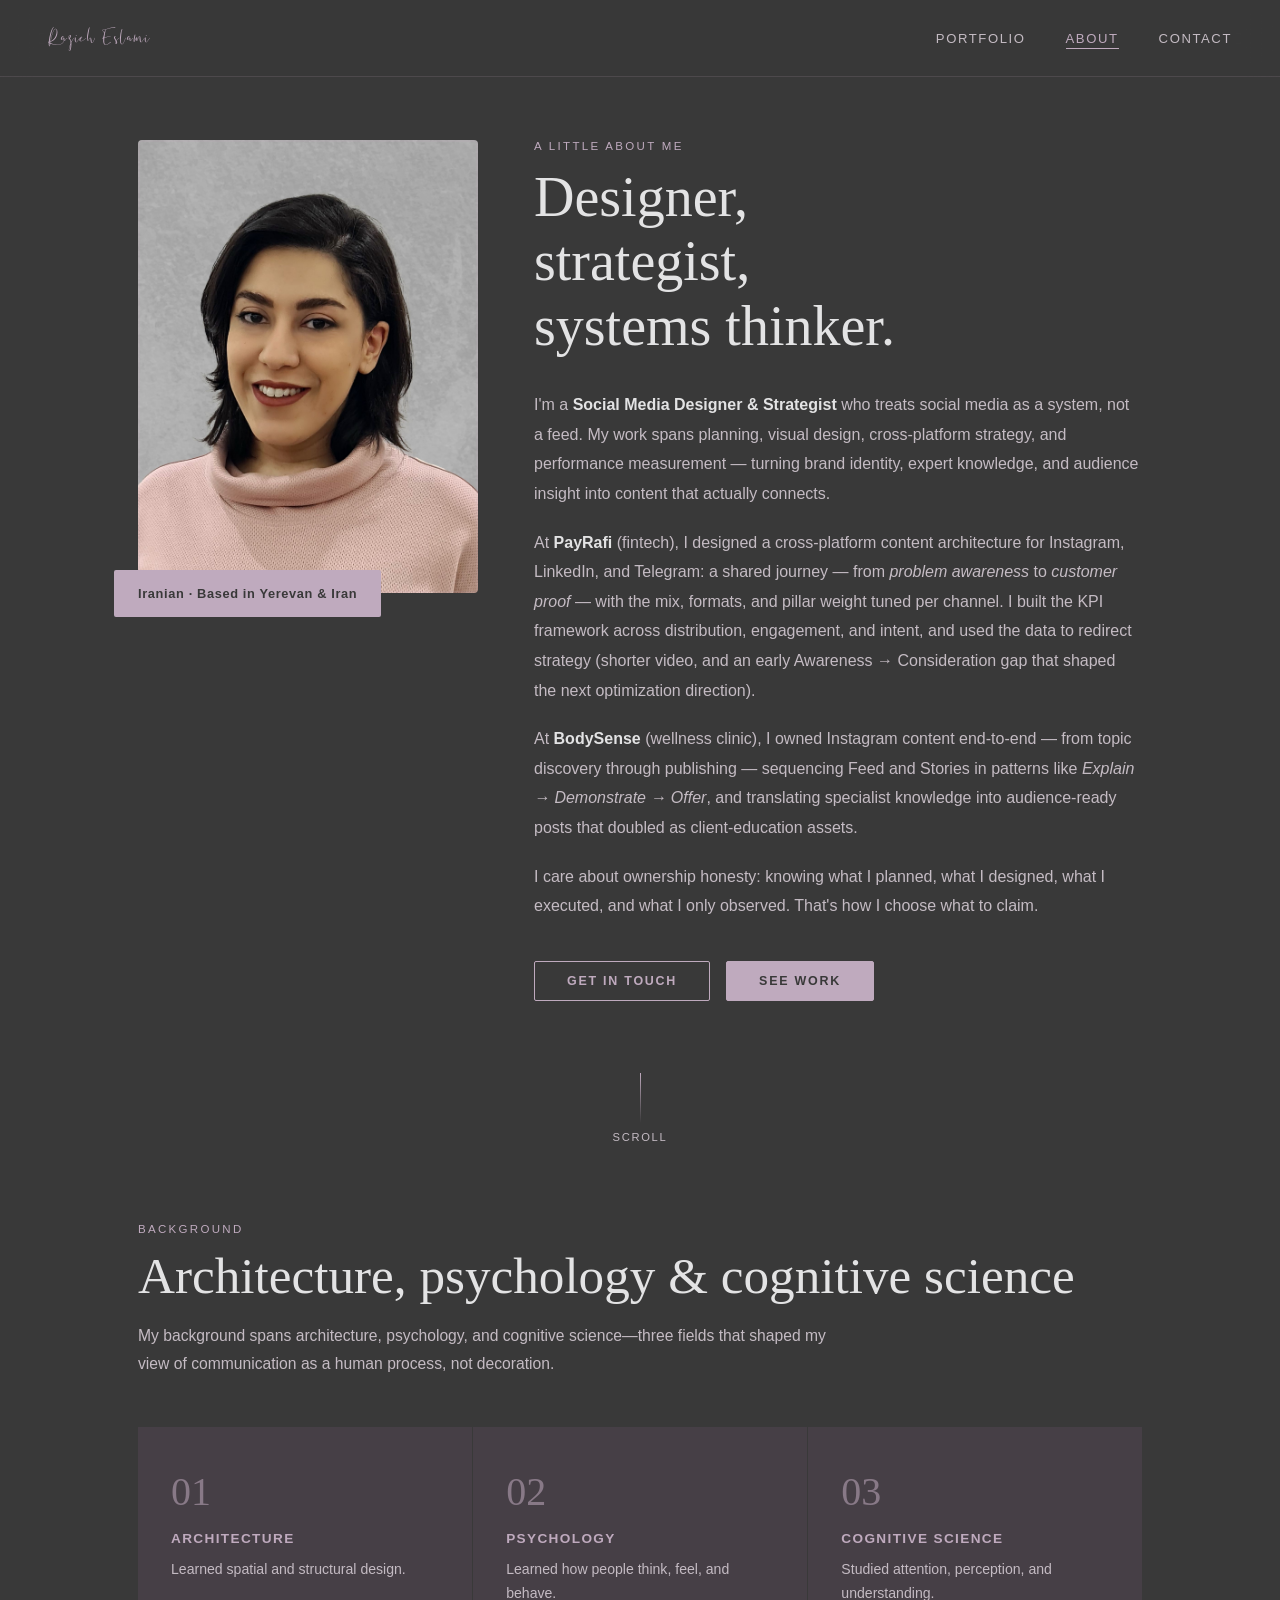
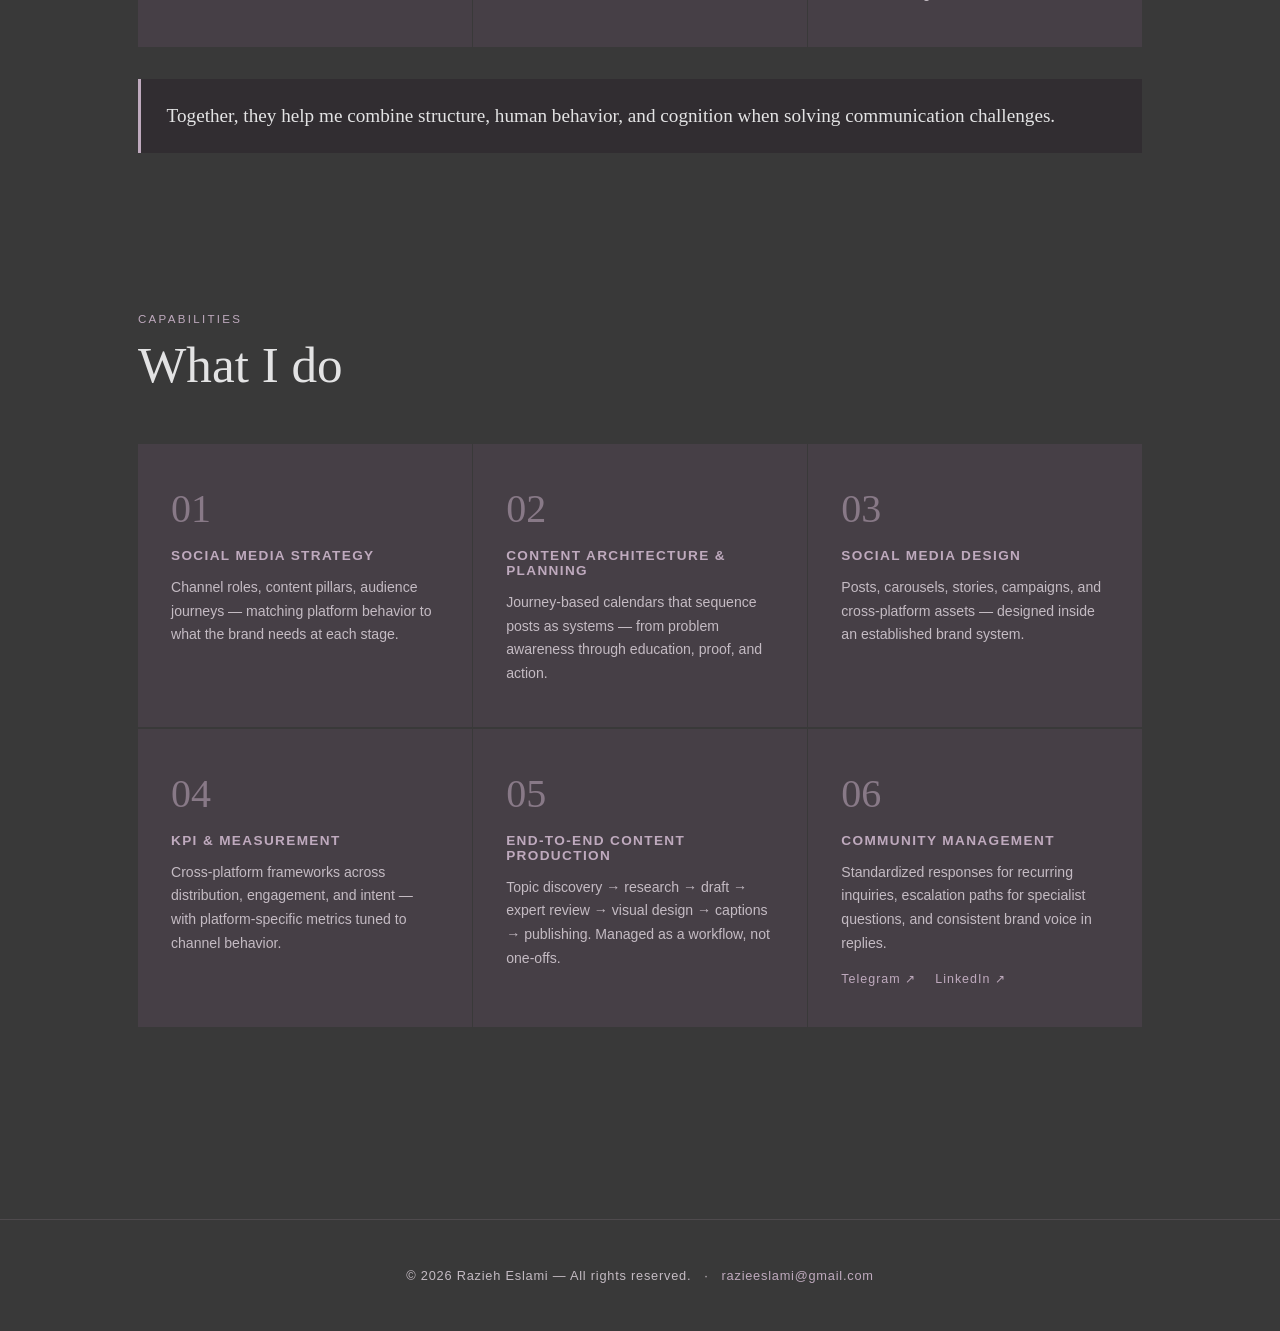
==== about.html @ fc7ddb68 "Publish portfolio site Co-Authored-By: Claude Opus 5.5 <noreply@anthropic.com> Claude-Session: https" ====
<!DOCTYPE html>
<html lang="en">
<head>
<meta charset="UTF-8">
<meta name="viewport" content="width=device-width,initial-scale=1">
<title>About | Razieh Eslami</title>
<meta name="description" content="Social Media Designer & Strategist based between Yerevan and Iran — content systems, cross-platform planning, and performance-informed design.">
<link rel="icon" type="image/svg+xml" href="assets/favicon.svg">
<style>
@font-face {
  font-family: 'SoulMotion';
  src: url('./assets/SoulMotion.otf') format('opentype');
}
@import url('https://fonts.googleapis.com/css2?family=Cardo:ital,wght@0,400;0,700;1,400&family=Hanken+Grotesk:wght@300;400;500;600;700&display=swap');
:root {
  --bg:#393939; --bg2:#312d31; --surface:#463f46;
  --teal:#bfaabe; --teal2:#9d7f9b;
  --text:#e3e3e4; --text-muted:#c4bbc3;
  --border:rgba(191,170,190,0.15);
  --font-sans:'Hanken Grotesk','Helvetica Neue',sans-serif;
  --font-serif:'Cardo',Georgia,serif;
}
*,*::before,*::after{box-sizing:border-box;margin:0;padding:0}
html{scroll-behavior:smooth}
body{font-family:var(--font-sans);background:var(--bg);color:var(--text);min-height:100vh;overflow-x:hidden}

.page-wrapper{opacity:0;transform:translateY(18px);transition:opacity .55s cubic-bezier(.4,0,.2,1),transform .55s cubic-bezier(.4,0,.2,1)}
.page-wrapper.visible{opacity:1;transform:translateY(0)}
.page-exit{opacity:0!important;transform:translateY(-14px)!important;transition:opacity .3s ease,transform .3s ease!important}

nav{position:fixed;top:0;left:0;right:0;z-index:100;display:flex;align-items:center;justify-content:space-between;padding:1.2rem 3rem;background:rgba(57,57,57,.55);backdrop-filter:blur(18px);-webkit-backdrop-filter:blur(18px);border-bottom:1px solid var(--border);transition:background .3s}
.nav-logo{font-family:'SoulMotion',var(--font-serif);font-size:1.35rem;color:var(--teal);letter-spacing:.04em;text-decoration:none;transition:opacity .2s;display:flex;align-items:center}
.nav-logo:hover{opacity:.75}
.nav-links{display:flex;gap:2.5rem;list-style:none}
.nav-links a{font-family:var(--font-sans);font-size:.82rem;font-weight:500;letter-spacing:.12em;text-transform:uppercase;color:var(--text-muted);text-decoration:none;transition:color .25s;position:relative}
.nav-links a::after{content:'';position:absolute;bottom:-3px;left:0;right:100%;height:1px;background:var(--teal);transition:right .3s cubic-bezier(.4,0,.2,1)}
.nav-links a:hover,.nav-links a.active{color:var(--teal)}
.nav-links a:hover::after,.nav-links a.active::after{right:0}
.hamburger{display:none;flex-direction:column;gap:5px;cursor:pointer;padding:4px}
.hamburger span{display:block;width:24px;height:2px;background:var(--text-muted);transition:all .3s}
.mobile-menu{display:none;flex-direction:column;position:fixed;top:64px;left:0;right:0;background:rgba(49,45,49,.97);backdrop-filter:blur(18px);padding:1.5rem 3rem;gap:1.2rem;z-index:99;border-bottom:1px solid var(--border);transform:translateY(-10px);opacity:0;transition:opacity .3s,transform .3s}
.mobile-menu.open{display:flex;opacity:1;transform:translateY(0)}
.mobile-menu a{font-size:.9rem;font-weight:500;letter-spacing:.1em;text-transform:uppercase;color:var(--text-muted);text-decoration:none;transition:color .2s}
.mobile-menu a:hover{color:var(--teal)}

footer{text-align:center;padding:3rem 2rem;color:var(--text-muted);font-size:.8rem;letter-spacing:.06em;border-top:1px solid var(--border);margin-top:6rem}
footer a{color:var(--teal);text-decoration:none}

.reveal{opacity:0;transform:translateY(28px);transition:opacity .7s cubic-bezier(.4,0,.2,1),transform .7s cubic-bezier(.4,0,.2,1)}
.reveal.visible{opacity:1;transform:translateY(0)}

.section-label{font-size:.72rem;letter-spacing:.2em;text-transform:uppercase;color:var(--teal);margin-bottom:.6rem}
.section-title{font-family:var(--font-serif);font-size:clamp(2rem,5vw,3.2rem);font-weight:400;color:var(--text);line-height:1.2}

.btn{display:inline-block;padding:.75rem 2rem;border:1px solid var(--teal);color:var(--teal);font-family:var(--font-sans);font-size:.78rem;font-weight:600;letter-spacing:.14em;text-transform:uppercase;text-decoration:none;border-radius:2px;transition:background .25s,color .25s,transform .2s;cursor:pointer;background:transparent}
.btn:hover{background:var(--teal);color:var(--bg);transform:translateY(-2px)}
.btn-solid{background:var(--teal);color:var(--bg)}
.btn-solid:hover{background:var(--teal2);border-color:var(--teal2);color:var(--bg)}

@media (max-width:768px){nav{padding:1rem 1.5rem}.nav-links{display:none}.hamburger{display:flex}}
</style>

<style>
.about-hero {
  padding: 140px 3rem 6rem;
  max-width: 1100px;
  margin: 0 auto;
  display: grid;
  grid-template-columns: 340px 1fr;
  gap: 3.5rem;
  align-items: start;
}
.about-pre {
  font-size: 0.72rem; letter-spacing: 0.2em; text-transform: uppercase;
  color: var(--teal); margin-bottom: 0.8rem;
}
.about-heading {
  font-family: var(--font-serif);
  font-size: clamp(2.2rem,5vw,3.5rem);
  font-weight: 400;
  line-height: 1.15;
  margin-bottom: 2rem;
}
.about-bio { font-size: 1rem; line-height: 1.85; color: var(--text-muted); }
.about-bio p + p { margin-top: 1.2rem; }
.about-bio strong { color: var(--text); }
.about-btns { display: flex; gap: 1rem; margin-top: 2.5rem; flex-wrap: wrap; }

.about-right { position: relative; }
.about-photo-frame {
  position: relative;
  border-radius: 4px;
  overflow: hidden;
  aspect-ratio: 3/4;
  background: var(--surface);
  display: flex; align-items: center; justify-content: center;
}
.about-photo-frame::after {
  content: ''; position: absolute; inset: 0;
  border: 2px solid var(--border); border-radius: 4px;
}
.about-tag {
  position: absolute; bottom: -1.5rem; left: -1.5rem;
  background: var(--teal); color: var(--bg);
  padding: 1rem 1.5rem; font-weight: 700; font-size: 0.8rem;
  letter-spacing: 0.05em; border-radius: 2px;
}

.scroll-hint {
  display: flex; flex-direction: column; align-items: center; gap: 0.5rem;
  color: var(--text-muted); font-size: 0.7rem;
  letter-spacing: 0.15em; text-transform: uppercase;
  margin: -1.5rem auto 1rem;
  animation: bob 2s ease-in-out infinite;
  transition: opacity 0.4s;
}
.scroll-hint.hidden { opacity: 0; }
.scroll-hint-line { width: 1px; height: 50px; background: linear-gradient(to bottom, var(--teal), transparent); }
@keyframes bob { 0%,100% { transform: translateY(0); } 50% { transform: translateY(6px); } }

.skills-section {
  padding: 4rem 3rem 6rem;
  max-width: 1100px;
  margin: 0 auto;
}
.skills-grid {
  display: grid;
  grid-template-columns: repeat(auto-fill, minmax(300px, 1fr));
  gap: 1.5px;
  margin-top: 3rem;
}
.skill-card {
  display: block; text-decoration: none; color: inherit; cursor: pointer;
  background: var(--surface);
  padding: 2.5rem 2rem;
  border: 1px solid transparent;
  transition: border-color 0.3s, background 0.3s;
  position: relative;
  overflow: hidden;
}
.skill-card::before {
  content: ''; position: absolute; top: 0; left: 0;
  width: 3px; height: 0; background: var(--teal);
  transition: height 0.4s cubic-bezier(.4,0,.2,1);
}
.skill-card:hover { border-color: var(--border); background: var(--bg2); }
.skill-card:hover::before { height: 100%; }
.skill-num {
  font-family: var(--font-serif); font-size: 2.5rem;
  color: rgba(191,170,190,0.55); margin-bottom: 1rem;
}
.skill-title {
  font-size: 0.85rem; font-weight: 600; letter-spacing: 0.1em;
  text-transform: uppercase; color: var(--teal); margin-bottom: 0.8rem;
}
.skill-desc { font-size: 0.88rem; line-height: 1.7; color: var(--text-muted); }
.skill-card-links { margin-top: 0.9rem; display: flex; gap: 1.2rem; position: relative; z-index: 1; }
.skill-card-links a { color: var(--teal); font-size: 0.78rem; letter-spacing: 0.08em; text-decoration: none; }
.skill-card-links a:hover { text-decoration: underline; }

@media (max-width: 900px) {
  .about-hero { grid-template-columns: 1fr; gap: 3rem; padding: 120px 1.5rem 4rem; }
  .about-right { max-width: 380px; }
  .skills-section { padding: 2rem 1.5rem 4rem; }
  .skills-grid { grid-template-columns: 1fr 1fr; }
}
@media (max-width: 500px) {
  .skills-grid { grid-template-columns: 1fr; }
}
</style>

</head>
<body>

<nav>
  <a href="index.html" class="nav-logo">Razieh Eslami</a>
  <ul class="nav-links">
    <li><a href="index.html">Portfolio</a></li>
    <li><a href="about.html" class="active">About</a></li>
    <li><a href="contact.html">Contact</a></li>
  </ul>
  <div class="hamburger" aria-label="Menu"><span></span><span></span><span></span></div>
</nav>
<div class="mobile-menu">
  <a href="index.html">Portfolio</a>
  <a href="about.html">About</a>
  <a href="contact.html">Contact</a>
</div>

<div class="page-wrapper">

<div class="about-hero">
  <div class="about-right reveal">
    <div class="about-photo-frame">
      <img src="assets/about-photo.jpg" alt="Razieh Eslami" style="width:100%;height:100%;object-fit:cover;display:block;">
    </div>
    <div class="about-tag">Iranian · Based in Yerevan &amp; Iran</div>
  </div>
  <div class="about-left reveal">
    <p class="about-pre">A little about me</p>
    <h1 class="about-heading">Designer,<br>strategist,<br>systems thinker.</h1>
    <div class="about-bio">
      <p>I'm a <strong>Social Media Designer &amp; Strategist</strong> who treats social media as a system, not a feed. My work spans planning, visual design, cross-platform strategy, and performance measurement — turning brand identity, expert knowledge, and audience insight into content that actually connects.</p>
      <p>At <strong>PayRafi</strong> (fintech), I designed a cross-platform content architecture for Instagram, LinkedIn, and Telegram: a shared journey — from <em>problem awareness</em> to <em>customer proof</em> — with the mix, formats, and pillar weight tuned per channel. I built the KPI framework across distribution, engagement, and intent, and used the data to redirect strategy (shorter video, and an early Awareness → Consideration gap that shaped the next optimization direction).</p>
      <p>At <strong>BodySense</strong> (wellness clinic), I owned Instagram content end-to-end — from topic discovery through publishing — sequencing Feed and Stories in patterns like <em>Explain → Demonstrate → Offer</em>, and translating specialist knowledge into audience-ready posts that doubled as client-education assets.</p>
      <p>I care about ownership honesty: knowing what I planned, what I designed, what I executed, and what I only observed. That's how I choose what to claim.</p>
    </div>
    <div class="about-btns">
      <a href="contact.html" class="btn">Get In Touch</a>
      <a href="index.html#work" class="btn btn-solid" data-no-transition>See Work</a>
    </div>
  </div>
</div>

<div class="scroll-hint">
  <div class="scroll-hint-line"></div>
  <span>Scroll</span>
</div>

<section class="skills-section">
  <div class="reveal">
    <p class="section-label">Background</p>
    <h2 class="section-title">Architecture, psychology &amp; cognitive science</h2>
    <p class="skills-lead" style="max-width:720px;font-size:.98rem;line-height:1.8;color:var(--text-muted);margin-top:1rem">My background spans architecture, psychology, and cognitive science—three fields that shaped my view of communication as a human process, not decoration.</p>
  </div>
  <div class="skills-grid">
    <div class="skill-card reveal">
      <div class="skill-num">01</div>
      <div class="skill-title">Architecture</div>
      <p class="skill-desc">Learned spatial and structural design.</p>
    </div>
    <div class="skill-card reveal">
      <div class="skill-num">02</div>
      <div class="skill-title">Psychology</div>
      <p class="skill-desc">Learned how people think, feel, and behave.</p>
    </div>
    <div class="skill-card reveal">
      <div class="skill-num">03</div>
      <div class="skill-title">Cognitive Science</div>
      <p class="skill-desc">Studied attention, perception, and understanding.</p>
    </div>
  </div>
  <p class="reveal" style="margin-top:2rem;background:var(--bg2);border-left:3px solid var(--teal);padding:1.4rem 1.6rem;font-family:var(--font-serif);font-size:1.2rem;line-height:1.5;color:var(--text)">Together, they help me combine structure, human behavior, and cognition when solving communication challenges.</p>
</section>

<section class="skills-section">
  <div class="reveal">
    <p class="section-label">Capabilities</p>
    <h2 class="section-title">What I do</h2>
  </div>
  <div class="skills-grid">

    <div class="skill-card reveal">
      <div class="skill-num">01</div>
      <div class="skill-title">Social Media Strategy</div>
      <p class="skill-desc">Channel roles, content pillars, audience journeys — matching platform behavior to what the brand needs at each stage.</p>
    </div>

    <div class="skill-card reveal">
      <div class="skill-num">02</div>
      <div class="skill-title">Content Architecture &amp; Planning</div>
      <p class="skill-desc">Journey-based calendars that sequence posts as systems — from problem awareness through education, proof, and action.</p>
    </div>

    <a class="skill-card reveal" href="payrafi.html" data-no-transition>
      <div class="skill-num">03</div>
      <div class="skill-title">Social Media Design</div>
      <p class="skill-desc">Posts, carousels, stories, campaigns, and cross-platform assets — designed inside an established brand system.</p>
    </a>

    <a class="skill-card reveal" href="payrafi.html#kpi" data-no-transition>
      <div class="skill-num">04</div>
      <div class="skill-title">KPI &amp; Measurement</div>
      <p class="skill-desc">Cross-platform frameworks across distribution, engagement, and intent — with platform-specific metrics tuned to channel behavior.</p>
    </a>

    <a class="skill-card reveal" href="bodysense.html" data-no-transition>
      <div class="skill-num">05</div>
      <div class="skill-title">End-to-End Content Production</div>
      <p class="skill-desc">Topic discovery → research → draft → expert review → visual design → captions → publishing. Managed as a workflow, not one-offs.</p>
    </a>

    <div class="skill-card reveal" id="skill-social">
      <div class="skill-num">06</div>
      <div class="skill-title">Community Management</div>
      <p class="skill-desc">Standardized responses for recurring inquiries, escalation paths for specialist questions, and consistent brand voice in replies.</p>
      <p class="skill-card-links">
        <a href="https://t.me/raaz_es" target="_blank" rel="noopener" data-no-transition>Telegram ↗</a>
        <a href="https://www.linkedin.com/in/raazes" target="_blank" rel="noopener" data-no-transition>LinkedIn ↗</a>
      </p>
    </div>

  </div>
</section>

<style>
.name-art-side { position: fixed; inset: 0; z-index: 0; pointer-events: none; }
.name-art-side canvas { position: absolute; inset: 0; }
.page-wrapper { position: relative; z-index: 1; }
@media (max-width: 1280px) { .name-art-side { display: none; } }
</style>
<div class="name-art-side"><canvas id="name-art-canvas"></canvas></div>
<script src="assets/name-art.js"></script>
<script>initNameArt(document.getElementById('name-art-canvas'), {vertical: true, contentWidth: 1240, persist: true});</script>

<footer>
  <p>© 2026 Razieh Eslami — All rights reserved. &nbsp; · &nbsp; <a href="mailto:razieeslami@gmail.com">razieeslami@gmail.com</a></p>
</footer>
</div>

<script>
document.addEventListener('DOMContentLoaded', () => {
  const wrapper = document.querySelector('.page-wrapper');
  if (wrapper) {
    requestAnimationFrame(() => {
      requestAnimationFrame(() => wrapper.classList.add('visible'));
    });
  }
  document.querySelectorAll('a[href]').forEach(link => {
    const href = link.getAttribute('href');
    if (!href || href.startsWith('#') || href.startsWith('mailto') ||
        href.startsWith('tel') || href.startsWith('http') ||
        link.hasAttribute('data-no-transition')) return;
    link.addEventListener('click', e => {
      e.preventDefault();
      if (wrapper) wrapper.classList.add('page-exit');
      setTimeout(() => { window.location.href = href; }, 310);
    });
  });
  const observer = new IntersectionObserver((entries) => {
    entries.forEach(entry => {
      if (entry.isIntersecting) {
        entry.target.classList.add('visible');
        observer.unobserve(entry.target);
      }
    });
  }, { threshold: 0.12 });
  document.querySelectorAll('.reveal').forEach(el => observer.observe(el));

  const hamburger = document.querySelector('.hamburger');
  const mobileMenu = document.querySelector('.mobile-menu');
  if (hamburger && mobileMenu) {
    hamburger.addEventListener('click', () => mobileMenu.classList.toggle('open'));
  }

  var hint = document.querySelector('.scroll-hint');
  if (hint) {
    window.addEventListener('scroll', function () {
      hint.classList.toggle('hidden', window.scrollY > 60);
    }, { passive: true });
  }
});
</script>

</body>
</html>
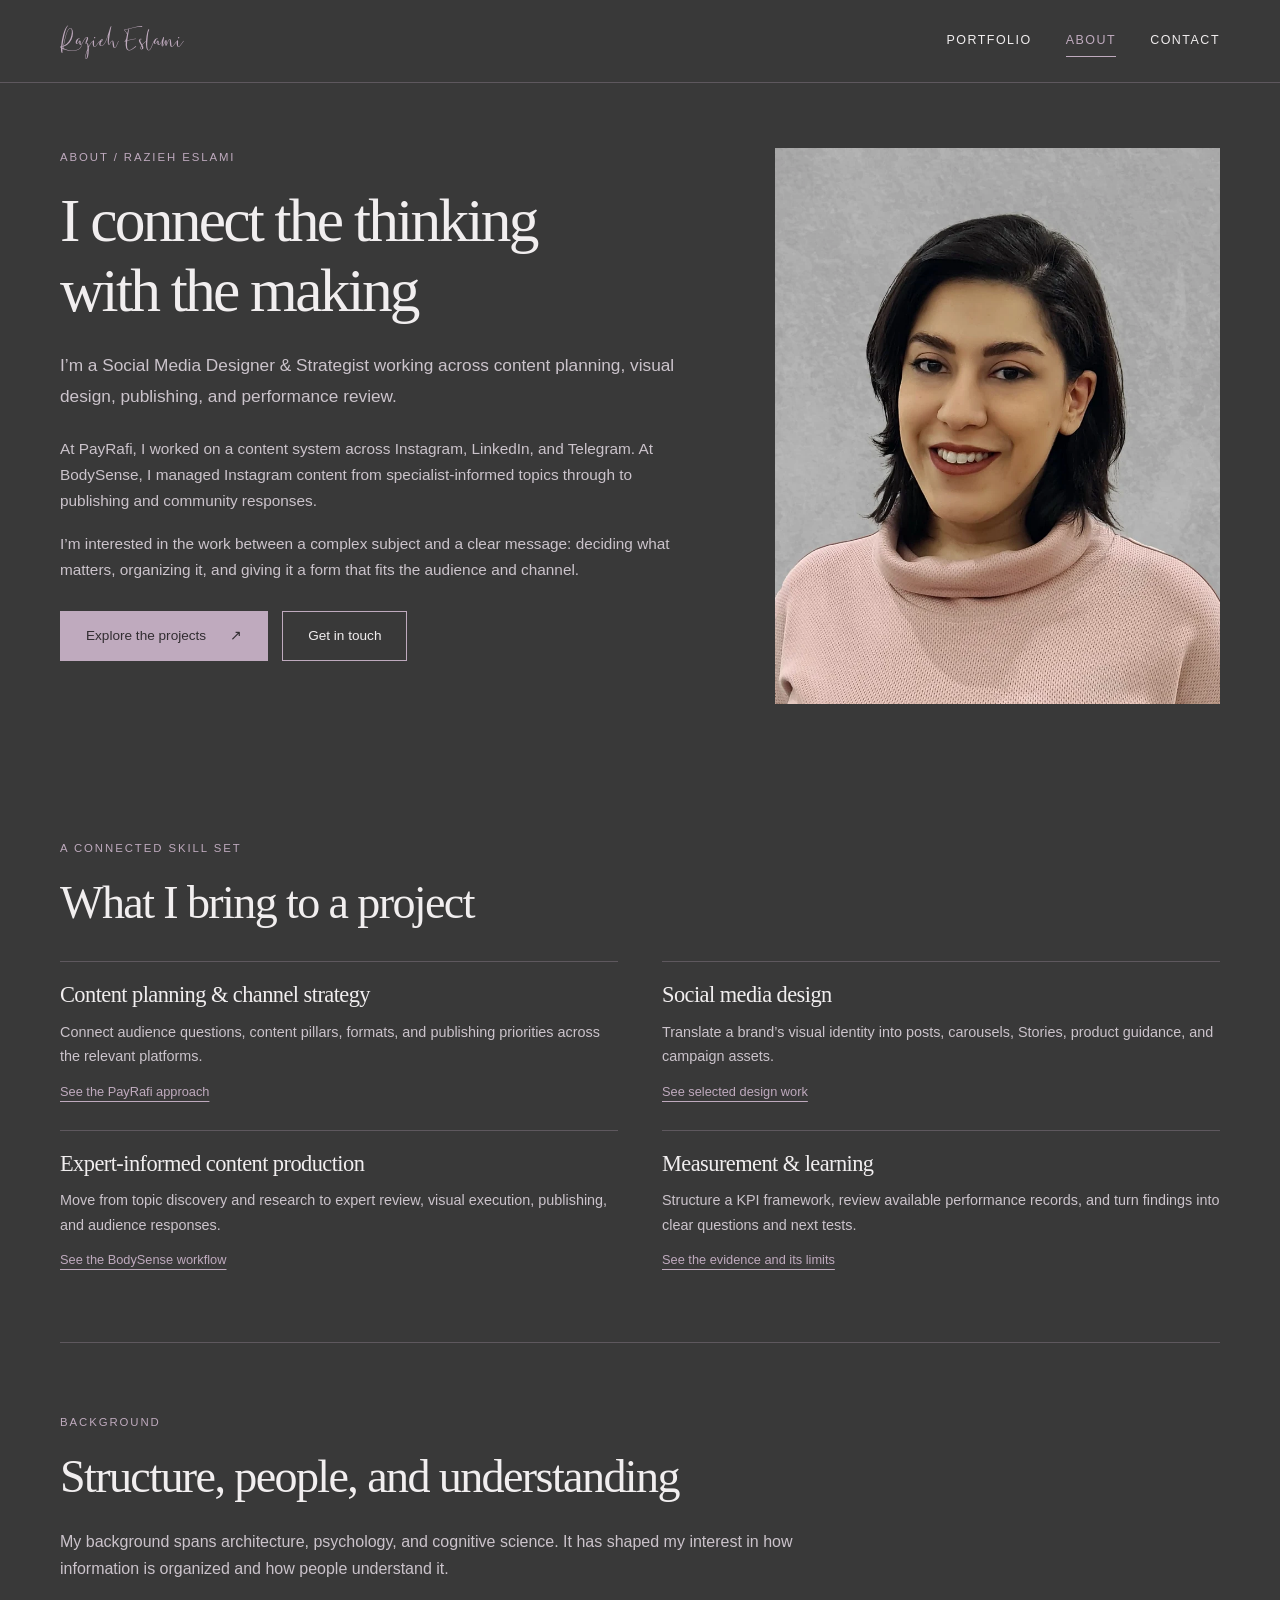
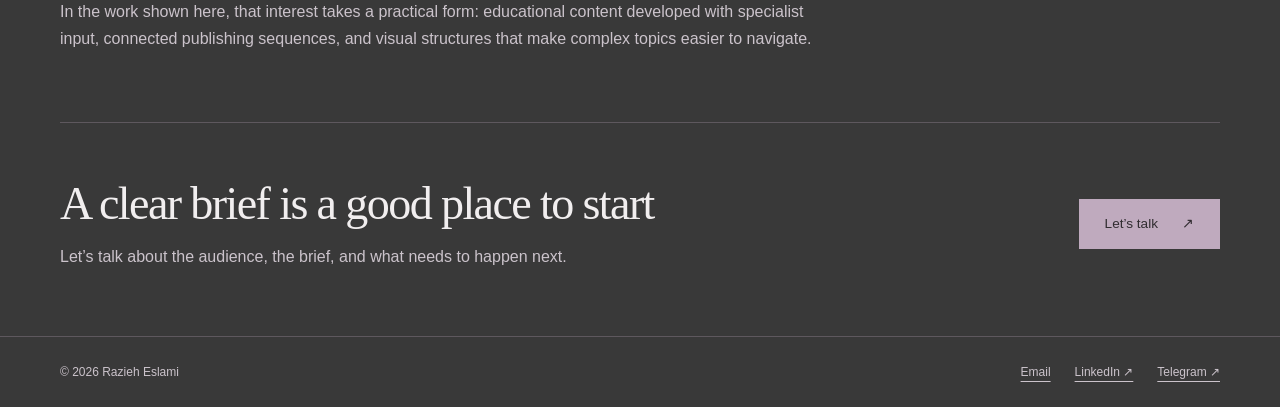
==== commit 00519f5e: "Publish revised portfolio with curated project galleries Replace the previous portfolio with the app" ====
--- a/about.html
+++ b/about.html
@@ -1,356 +1,16 @@
-<!DOCTYPE html>
-<html lang="en">
-<head>
-<meta charset="UTF-8">
-<meta name="viewport" content="width=device-width,initial-scale=1">
-<title>About | Razieh Eslami</title>
-<meta name="description" content="Social Media Designer & Strategist based between Yerevan and Iran — content systems, cross-platform planning, and performance-informed design.">
-<link rel="icon" type="image/svg+xml" href="assets/favicon.svg">
-<style>
-@font-face {
-  font-family: 'SoulMotion';
-  src: url('./assets/SoulMotion.otf') format('opentype');
-}
-@import url('https://fonts.googleapis.com/css2?family=Cardo:ital,wght@0,400;0,700;1,400&family=Hanken+Grotesk:wght@300;400;500;600;700&display=swap');
-:root {
-  --bg:#393939; --bg2:#312d31; --surface:#463f46;
-  --teal:#bfaabe; --teal2:#9d7f9b;
-  --text:#e3e3e4; --text-muted:#c4bbc3;
-  --border:rgba(191,170,190,0.15);
-  --font-sans:'Hanken Grotesk','Helvetica Neue',sans-serif;
-  --font-serif:'Cardo',Georgia,serif;
-}
-*,*::before,*::after{box-sizing:border-box;margin:0;padding:0}
-html{scroll-behavior:smooth}
-body{font-family:var(--font-sans);background:var(--bg);color:var(--text);min-height:100vh;overflow-x:hidden}
-
-.page-wrapper{opacity:0;transform:translateY(18px);transition:opacity .55s cubic-bezier(.4,0,.2,1),transform .55s cubic-bezier(.4,0,.2,1)}
-.page-wrapper.visible{opacity:1;transform:translateY(0)}
-.page-exit{opacity:0!important;transform:translateY(-14px)!important;transition:opacity .3s ease,transform .3s ease!important}
-
-nav{position:fixed;top:0;left:0;right:0;z-index:100;display:flex;align-items:center;justify-content:space-between;padding:1.2rem 3rem;background:rgba(57,57,57,.55);backdrop-filter:blur(18px);-webkit-backdrop-filter:blur(18px);border-bottom:1px solid var(--border);transition:background .3s}
-.nav-logo{font-family:'SoulMotion',var(--font-serif);font-size:1.35rem;color:var(--teal);letter-spacing:.04em;text-decoration:none;transition:opacity .2s;display:flex;align-items:center}
-.nav-logo:hover{opacity:.75}
-.nav-links{display:flex;gap:2.5rem;list-style:none}
-.nav-links a{font-family:var(--font-sans);font-size:.82rem;font-weight:500;letter-spacing:.12em;text-transform:uppercase;color:var(--text-muted);text-decoration:none;transition:color .25s;position:relative}
-.nav-links a::after{content:'';position:absolute;bottom:-3px;left:0;right:100%;height:1px;background:var(--teal);transition:right .3s cubic-bezier(.4,0,.2,1)}
-.nav-links a:hover,.nav-links a.active{color:var(--teal)}
-.nav-links a:hover::after,.nav-links a.active::after{right:0}
-.hamburger{display:none;flex-direction:column;gap:5px;cursor:pointer;padding:4px}
-.hamburger span{display:block;width:24px;height:2px;background:var(--text-muted);transition:all .3s}
-.mobile-menu{display:none;flex-direction:column;position:fixed;top:64px;left:0;right:0;background:rgba(49,45,49,.97);backdrop-filter:blur(18px);padding:1.5rem 3rem;gap:1.2rem;z-index:99;border-bottom:1px solid var(--border);transform:translateY(-10px);opacity:0;transition:opacity .3s,transform .3s}
-.mobile-menu.open{display:flex;opacity:1;transform:translateY(0)}
-.mobile-menu a{font-size:.9rem;font-weight:500;letter-spacing:.1em;text-transform:uppercase;color:var(--text-muted);text-decoration:none;transition:color .2s}
-.mobile-menu a:hover{color:var(--teal)}
-
-footer{text-align:center;padding:3rem 2rem;color:var(--text-muted);font-size:.8rem;letter-spacing:.06em;border-top:1px solid var(--border);margin-top:6rem}
-footer a{color:var(--teal);text-decoration:none}
-
-.reveal{opacity:0;transform:translateY(28px);transition:opacity .7s cubic-bezier(.4,0,.2,1),transform .7s cubic-bezier(.4,0,.2,1)}
-.reveal.visible{opacity:1;transform:translateY(0)}
-
-.section-label{font-size:.72rem;letter-spacing:.2em;text-transform:uppercase;color:var(--teal);margin-bottom:.6rem}
-.section-title{font-family:var(--font-serif);font-size:clamp(2rem,5vw,3.2rem);font-weight:400;color:var(--text);line-height:1.2}
-
-.btn{display:inline-block;padding:.75rem 2rem;border:1px solid var(--teal);color:var(--teal);font-family:var(--font-sans);font-size:.78rem;font-weight:600;letter-spacing:.14em;text-transform:uppercase;text-decoration:none;border-radius:2px;transition:background .25s,color .25s,transform .2s;cursor:pointer;background:transparent}
-.btn:hover{background:var(--teal);color:var(--bg);transform:translateY(-2px)}
-.btn-solid{background:var(--teal);color:var(--bg)}
-.btn-solid:hover{background:var(--teal2);border-color:var(--teal2);color:var(--bg)}
-
-@media (max-width:768px){nav{padding:1rem 1.5rem}.nav-links{display:none}.hamburger{display:flex}}
-</style>
-
-<style>
-.about-hero {
-  padding: 140px 3rem 6rem;
-  max-width: 1100px;
-  margin: 0 auto;
-  display: grid;
-  grid-template-columns: 340px 1fr;
-  gap: 3.5rem;
-  align-items: start;
-}
-.about-pre {
-  font-size: 0.72rem; letter-spacing: 0.2em; text-transform: uppercase;
-  color: var(--teal); margin-bottom: 0.8rem;
-}
-.about-heading {
-  font-family: var(--font-serif);
-  font-size: clamp(2.2rem,5vw,3.5rem);
-  font-weight: 400;
-  line-height: 1.15;
-  margin-bottom: 2rem;
-}
-.about-bio { font-size: 1rem; line-height: 1.85; color: var(--text-muted); }
-.about-bio p + p { margin-top: 1.2rem; }
-.about-bio strong { color: var(--text); }
-.about-btns { display: flex; gap: 1rem; margin-top: 2.5rem; flex-wrap: wrap; }
-
-.about-right { position: relative; }
-.about-photo-frame {
-  position: relative;
-  border-radius: 4px;
-  overflow: hidden;
-  aspect-ratio: 3/4;
-  background: var(--surface);
-  display: flex; align-items: center; justify-content: center;
-}
-.about-photo-frame::after {
-  content: ''; position: absolute; inset: 0;
-  border: 2px solid var(--border); border-radius: 4px;
-}
-.about-tag {
-  position: absolute; bottom: -1.5rem; left: -1.5rem;
-  background: var(--teal); color: var(--bg);
-  padding: 1rem 1.5rem; font-weight: 700; font-size: 0.8rem;
-  letter-spacing: 0.05em; border-radius: 2px;
-}
-
-.scroll-hint {
-  display: flex; flex-direction: column; align-items: center; gap: 0.5rem;
-  color: var(--text-muted); font-size: 0.7rem;
-  letter-spacing: 0.15em; text-transform: uppercase;
-  margin: -1.5rem auto 1rem;
-  animation: bob 2s ease-in-out infinite;
-  transition: opacity 0.4s;
-}
-.scroll-hint.hidden { opacity: 0; }
-.scroll-hint-line { width: 1px; height: 50px; background: linear-gradient(to bottom, var(--teal), transparent); }
-@keyframes bob { 0%,100% { transform: translateY(0); } 50% { transform: translateY(6px); } }
-
-.skills-section {
-  padding: 4rem 3rem 6rem;
-  max-width: 1100px;
-  margin: 0 auto;
-}
-.skills-grid {
-  display: grid;
-  grid-template-columns: repeat(auto-fill, minmax(300px, 1fr));
-  gap: 1.5px;
-  margin-top: 3rem;
-}
-.skill-card {
-  display: block; text-decoration: none; color: inherit; cursor: pointer;
-  background: var(--surface);
-  padding: 2.5rem 2rem;
-  border: 1px solid transparent;
-  transition: border-color 0.3s, background 0.3s;
-  position: relative;
-  overflow: hidden;
-}
-.skill-card::before {
-  content: ''; position: absolute; top: 0; left: 0;
-  width: 3px; height: 0; background: var(--teal);
-  transition: height 0.4s cubic-bezier(.4,0,.2,1);
-}
-.skill-card:hover { border-color: var(--border); background: var(--bg2); }
-.skill-card:hover::before { height: 100%; }
-.skill-num {
-  font-family: var(--font-serif); font-size: 2.5rem;
-  color: rgba(191,170,190,0.55); margin-bottom: 1rem;
-}
-.skill-title {
-  font-size: 0.85rem; font-weight: 600; letter-spacing: 0.1em;
-  text-transform: uppercase; color: var(--teal); margin-bottom: 0.8rem;
-}
-.skill-desc { font-size: 0.88rem; line-height: 1.7; color: var(--text-muted); }
-.skill-card-links { margin-top: 0.9rem; display: flex; gap: 1.2rem; position: relative; z-index: 1; }
-.skill-card-links a { color: var(--teal); font-size: 0.78rem; letter-spacing: 0.08em; text-decoration: none; }
-.skill-card-links a:hover { text-decoration: underline; }
-
-@media (max-width: 900px) {
-  .about-hero { grid-template-columns: 1fr; gap: 3rem; padding: 120px 1.5rem 4rem; }
-  .about-right { max-width: 380px; }
-  .skills-section { padding: 2rem 1.5rem 4rem; }
-  .skills-grid { grid-template-columns: 1fr 1fr; }
-}
-@media (max-width: 500px) {
-  .skills-grid { grid-template-columns: 1fr; }
-}
-</style>
-
-</head>
-<body>
-
-<nav>
-  <a href="index.html" class="nav-logo">Razieh Eslami</a>
-  <ul class="nav-links">
-    <li><a href="index.html">Portfolio</a></li>
-    <li><a href="about.html" class="active">About</a></li>
-    <li><a href="contact.html">Contact</a></li>
-  </ul>
-  <div class="hamburger" aria-label="Menu"><span></span><span></span><span></span></div>
-</nav>
-<div class="mobile-menu">
-  <a href="index.html">Portfolio</a>
-  <a href="about.html">About</a>
-  <a href="contact.html">Contact</a>
-</div>
-
-<div class="page-wrapper">
-
-<div class="about-hero">
-  <div class="about-right reveal">
-    <div class="about-photo-frame">
-      <img src="assets/about-photo.jpg" alt="Razieh Eslami" style="width:100%;height:100%;object-fit:cover;display:block;">
-    </div>
-    <div class="about-tag">Iranian · Based in Yerevan &amp; Iran</div>
-  </div>
-  <div class="about-left reveal">
-    <p class="about-pre">A little about me</p>
-    <h1 class="about-heading">Designer,<br>strategist,<br>systems thinker.</h1>
-    <div class="about-bio">
-      <p>I'm a <strong>Social Media Designer &amp; Strategist</strong> who treats social media as a system, not a feed. My work spans planning, visual design, cross-platform strategy, and performance measurement — turning brand identity, expert knowledge, and audience insight into content that actually connects.</p>
-      <p>At <strong>PayRafi</strong> (fintech), I designed a cross-platform content architecture for Instagram, LinkedIn, and Telegram: a shared journey — from <em>problem awareness</em> to <em>customer proof</em> — with the mix, formats, and pillar weight tuned per channel. I built the KPI framework across distribution, engagement, and intent, and used the data to redirect strategy (shorter video, and an early Awareness → Consideration gap that shaped the next optimization direction).</p>
-      <p>At <strong>BodySense</strong> (wellness clinic), I owned Instagram content end-to-end — from topic discovery through publishing — sequencing Feed and Stories in patterns like <em>Explain → Demonstrate → Offer</em>, and translating specialist knowledge into audience-ready posts that doubled as client-education assets.</p>
-      <p>I care about ownership honesty: knowing what I planned, what I designed, what I executed, and what I only observed. That's how I choose what to claim.</p>
-    </div>
-    <div class="about-btns">
-      <a href="contact.html" class="btn">Get In Touch</a>
-      <a href="index.html#work" class="btn btn-solid" data-no-transition>See Work</a>
-    </div>
-  </div>
-</div>
-
-<div class="scroll-hint">
-  <div class="scroll-hint-line"></div>
-  <span>Scroll</span>
-</div>
-
-<section class="skills-section">
-  <div class="reveal">
-    <p class="section-label">Background</p>
-    <h2 class="section-title">Architecture, psychology &amp; cognitive science</h2>
-    <p class="skills-lead" style="max-width:720px;font-size:.98rem;line-height:1.8;color:var(--text-muted);margin-top:1rem">My background spans architecture, psychology, and cognitive science—three fields that shaped my view of communication as a human process, not decoration.</p>
-  </div>
-  <div class="skills-grid">
-    <div class="skill-card reveal">
-      <div class="skill-num">01</div>
-      <div class="skill-title">Architecture</div>
-      <p class="skill-desc">Learned spatial and structural design.</p>
-    </div>
-    <div class="skill-card reveal">
-      <div class="skill-num">02</div>
-      <div class="skill-title">Psychology</div>
-      <p class="skill-desc">Learned how people think, feel, and behave.</p>
-    </div>
-    <div class="skill-card reveal">
-      <div class="skill-num">03</div>
-      <div class="skill-title">Cognitive Science</div>
-      <p class="skill-desc">Studied attention, perception, and understanding.</p>
-    </div>
-  </div>
-  <p class="reveal" style="margin-top:2rem;background:var(--bg2);border-left:3px solid var(--teal);padding:1.4rem 1.6rem;font-family:var(--font-serif);font-size:1.2rem;line-height:1.5;color:var(--text)">Together, they help me combine structure, human behavior, and cognition when solving communication challenges.</p>
-</section>
-
-<section class="skills-section">
-  <div class="reveal">
-    <p class="section-label">Capabilities</p>
-    <h2 class="section-title">What I do</h2>
-  </div>
-  <div class="skills-grid">
-
-    <div class="skill-card reveal">
-      <div class="skill-num">01</div>
-      <div class="skill-title">Social Media Strategy</div>
-      <p class="skill-desc">Channel roles, content pillars, audience journeys — matching platform behavior to what the brand needs at each stage.</p>
-    </div>
-
-    <div class="skill-card reveal">
-      <div class="skill-num">02</div>
-      <div class="skill-title">Content Architecture &amp; Planning</div>
-      <p class="skill-desc">Journey-based calendars that sequence posts as systems — from problem awareness through education, proof, and action.</p>
-    </div>
-
-    <a class="skill-card reveal" href="payrafi.html" data-no-transition>
-      <div class="skill-num">03</div>
-      <div class="skill-title">Social Media Design</div>
-      <p class="skill-desc">Posts, carousels, stories, campaigns, and cross-platform assets — designed inside an established brand system.</p>
-    </a>
-
-    <a class="skill-card reveal" href="payrafi.html#kpi" data-no-transition>
-      <div class="skill-num">04</div>
-      <div class="skill-title">KPI &amp; Measurement</div>
-      <p class="skill-desc">Cross-platform frameworks across distribution, engagement, and intent — with platform-specific metrics tuned to channel behavior.</p>
-    </a>
-
-    <a class="skill-card reveal" href="bodysense.html" data-no-transition>
-      <div class="skill-num">05</div>
-      <div class="skill-title">End-to-End Content Production</div>
-      <p class="skill-desc">Topic discovery → research → draft → expert review → visual design → captions → publishing. Managed as a workflow, not one-offs.</p>
-    </a>
-
-    <div class="skill-card reveal" id="skill-social">
-      <div class="skill-num">06</div>
-      <div class="skill-title">Community Management</div>
-      <p class="skill-desc">Standardized responses for recurring inquiries, escalation paths for specialist questions, and consistent brand voice in replies.</p>
-      <p class="skill-card-links">
-        <a href="https://t.me/raaz_es" target="_blank" rel="noopener" data-no-transition>Telegram ↗</a>
-        <a href="https://www.linkedin.com/in/raazes" target="_blank" rel="noopener" data-no-transition>LinkedIn ↗</a>
-      </p>
-    </div>
-
-  </div>
-</section>
-
-<style>
-.name-art-side { position: fixed; inset: 0; z-index: 0; pointer-events: none; }
-.name-art-side canvas { position: absolute; inset: 0; }
-.page-wrapper { position: relative; z-index: 1; }
-@media (max-width: 1280px) { .name-art-side { display: none; } }
-</style>
-<div class="name-art-side"><canvas id="name-art-canvas"></canvas></div>
-<script src="assets/name-art.js"></script>
-<script>initNameArt(document.getElementById('name-art-canvas'), {vertical: true, contentWidth: 1240, persist: true});</script>
-
-<footer>
-  <p>© 2026 Razieh Eslami — All rights reserved. &nbsp; · &nbsp; <a href="mailto:razieeslami@gmail.com">razieeslami@gmail.com</a></p>
-</footer>
-</div>
-
-<script>
-document.addEventListener('DOMContentLoaded', () => {
-  const wrapper = document.querySelector('.page-wrapper');
-  if (wrapper) {
-    requestAnimationFrame(() => {
-      requestAnimationFrame(() => wrapper.classList.add('visible'));
-    });
-  }
-  document.querySelectorAll('a[href]').forEach(link => {
-    const href = link.getAttribute('href');
-    if (!href || href.startsWith('#') || href.startsWith('mailto') ||
-        href.startsWith('tel') || href.startsWith('http') ||
-        link.hasAttribute('data-no-transition')) return;
-    link.addEventListener('click', e => {
-      e.preventDefault();
-      if (wrapper) wrapper.classList.add('page-exit');
-      setTimeout(() => { window.location.href = href; }, 310);
-    });
-  });
-  const observer = new IntersectionObserver((entries) => {
-    entries.forEach(entry => {
-      if (entry.isIntersecting) {
-        entry.target.classList.add('visible');
-        observer.unobserve(entry.target);
-      }
-    });
-  }, { threshold: 0.12 });
-  document.querySelectorAll('.reveal').forEach(el => observer.observe(el));
-
-  const hamburger = document.querySelector('.hamburger');
-  const mobileMenu = document.querySelector('.mobile-menu');
-  if (hamburger && mobileMenu) {
-    hamburger.addEventListener('click', () => mobileMenu.classList.toggle('open'));
-  }
-
-  var hint = document.querySelector('.scroll-hint');
-  if (hint) {
-    window.addEventListener('scroll', function () {
-      hint.classList.toggle('hidden', window.scrollY > 60);
-    }, { passive: true });
-  }
-});
-</script>
-
-</body>
-</html>
+<!doctype html>
+<html lang="en"><head><meta charset="utf-8"><meta name="viewport" content="width=device-width,initial-scale=1">
+<title>About | Razieh Eslami</title><meta name="description" content="Meet Razieh Eslami, a Social Media Designer &amp; Strategist with experience across fintech and wellness content.">
+<meta name="theme-color" content="#393939"><link rel="icon" href="assets/favicon.svg" type="image/svg+xml">
+<link rel="stylesheet" href="styles.css"><script src="site.js" defer></script></head><body>
+<a class="skip-link" href="#main">Skip to content</a>
+<header class="site-header"><div class="container header-inner"><a class="signature" href="index.html" aria-label="Razieh Eslami — home">Razieh Eslami</a>
+<button type="button" class="nav-toggle" aria-controls="main-nav" aria-expanded="false">Menu</button>
+<nav class="nav-links" id="main-nav" aria-label="Main navigation"><a href="index.html">Portfolio</a><a href="about.html" aria-current="page">About</a><a href="contact.html">Contact</a></nav></div></header>
+<main id="main">
+<section class="container about-hero"><div><p class="eyebrow">About / Razieh Eslami</p><h1>I connect the thinking<br>with the making</h1><p class="lede">I’m a Social Media Designer &amp; Strategist working across content planning, visual design, publishing, and performance review.</p><div class="body-copy"><p>At PayRafi, I worked on a content system across Instagram, LinkedIn, and Telegram. At BodySense, I managed Instagram content from specialist-informed topics through to publishing and community responses.</p><p>I’m interested in the work between a complex subject and a clear message: deciding what matters, organizing it, and giving it a form that fits the audience and channel.</p></div><div class="button-row"><a class="button primary" href="index.html#work">Explore the projects <span aria-hidden="true">↗</span></a><a class="button" href="contact.html">Get in touch</a></div></div><figure class="about-photo"><img src="assets/about.webp" alt="Razieh Eslami" width="1000" height="1005" fetchpriority="high"></figure></section>
+<section class="container section"><p class="eyebrow">A connected skill set</p><h2>What I bring to a project</h2><div class="capability-list"><article><h3>Content planning &amp; channel strategy</h3><p>Connect audience questions, content pillars, formats, and publishing priorities across the relevant platforms.</p><a href="payrafi.html#decisions">See the PayRafi approach</a></article><article><h3>Social media design</h3><p>Translate a brand’s visual identity into posts, carousels, Stories, product guidance, and campaign assets.</p><a href="payrafi.html#selected-work">See selected design work</a></article><article><h3>Expert-informed content production</h3><p>Move from topic discovery and research to expert review, visual execution, publishing, and audience responses.</p><a href="bodysense.html#decisions">See the BodySense workflow</a></article><article><h3>Measurement &amp; learning</h3><p>Structure a KPI framework, review available performance records, and turn findings into clear questions and next tests.</p><a href="payrafi.html#evidence">See the evidence and its limits</a></article></div></section>
+<section class="container section" style="border-top:1px solid var(--line)"><p class="eyebrow">Background</p><h2>Structure, people, and understanding</h2><div class="background-copy"><p>My background spans architecture, psychology, and cognitive science. It has shaped my interest in how information is organized and how people understand it.</p><p>In the work shown here, that interest takes a practical form: educational content developed with specialist input, connected publishing sequences, and visual structures that make complex topics easier to navigate.</p></div></section>
+<section class="container contact-band"><div><h2>A clear brief is a good place to start</h2><p>Let’s talk about the audience, the brief, and what needs to happen next.</p></div><a class="button primary" href="contact.html">Let’s talk <span aria-hidden="true">↗</span></a></section>
+</main><footer class="site-footer"><div class="container footer-inner"><p>© 2026 Razieh Eslami</p><div class="footer-links"><a href="mailto:razieeslami@gmail.com">Email</a><a href="https://www.linkedin.com/in/raazes" target="_blank" rel="noopener noreferrer">LinkedIn ↗</a><a href="https://t.me/raaz_es" target="_blank" rel="noopener noreferrer">Telegram ↗</a></div></div></footer>
+<dialog class="lightbox" id="image-viewer" aria-labelledby="viewer-title"><div class="lightbox-head"><p id="viewer-title">A closer look</p><button type="button" class="dialog-close">Close</button></div><img class="lightbox-image" alt=""><div class="lightbox-bottom"><div><p class="lightbox-caption"></p><p class="lightbox-count" aria-live="polite"></p></div><div class="lightbox-controls"><a data-original target="_blank" rel="noopener noreferrer">Open original ↗</a><button type="button" data-previous>Previous</button><button type="button" data-next>Next</button></div></div></dialog></body></html>
--- a/styles.css
+++ b/styles.css
@@ -0,0 +1,24 @@
+@font-face{font-family:SoulMotion;src:url('assets/SoulMotion.otf') format('opentype');font-display:swap}
+:root{--bg:#393939;--bg-deep:#312d31;--surface:#463f46;--surface-soft:#3e3a3e;--text:#f1eeef;--muted:#cbc3cb;--accent:#bfaabe;--line:rgba(191,170,190,.28);--serif:Georgia,'Times New Roman',serif;--sans:'Segoe UI',Arial,sans-serif;--max:1160px}
+*{box-sizing:border-box}html{scroll-behavior:smooth;scroll-padding-top:112px}body{margin:0;background:var(--bg);color:var(--text);font:16px/1.7 var(--sans);-webkit-font-smoothing:antialiased}body:has(dialog[open]){overflow:hidden}h1,h2,h3,h4,p,figure{margin:0}h1,h2,h3{font-family:var(--serif);font-weight:400;line-height:1.13}h1{font-size:clamp(2.8rem,5.2vw,4.65rem);letter-spacing:-.045em}h2{font-size:clamp(2rem,3.6vw,3rem);letter-spacing:-.035em}h3{font-size:1.8rem;letter-spacing:-.025em}p{color:var(--muted)}p+p{margin-top:1rem}a{color:inherit;text-underline-offset:5px;text-decoration-thickness:1px}button,input,textarea{font:inherit}button,a{-webkit-tap-highlight-color:transparent}button{cursor:pointer}button:disabled{cursor:default;opacity:.45}a:focus-visible,button:focus-visible,summary:focus-visible{outline:2px solid var(--accent);outline-offset:6px}img{display:block;max-width:100%;height:auto}::selection{background:var(--accent);color:var(--bg-deep)}[hidden]{display:none!important}.container{width:min(var(--max),calc(100% - 96px));margin-inline:auto}.skip-link{position:fixed;top:-100px;left:24px;z-index:30;padding:10px 20px;color:var(--bg-deep);background:var(--accent)}.skip-link:focus{top:12px}
+.site-header{position:sticky;top:0;z-index:20;background:rgba(57,57,57,.97);border-bottom:1px solid var(--line)}.header-inner{min-height:82px;display:flex;align-items:center;justify-content:space-between;gap:24px}.signature{font-family:SoulMotion,var(--serif);font-size:1.85rem;color:var(--accent);text-decoration:none;white-space:nowrap}.nav-links{display:flex;align-items:center;gap:34px}.nav-links a{font-size:.78rem;letter-spacing:.12em;text-transform:uppercase;text-decoration:none;padding:8px 0}.nav-links a:hover,.nav-links a[aria-current]{color:var(--accent)}.nav-links a[aria-current]::after{content:'';height:1px;background:var(--accent);display:block;transform:translateY(5px)}.nav-toggle{display:none;background:none;border:1px solid var(--line);color:var(--text);padding:8px 14px;min-height:44px}.eyebrow,.section-no{font-size:.71rem;line-height:1.6;letter-spacing:.17em;text-transform:uppercase;color:var(--accent)}.eyebrow{margin-bottom:20px}.section-no{display:inline-block;min-width:36px}.text-link{font-size:.9rem;text-decoration:none;border-bottom:1px solid var(--accent);padding-bottom:4px;display:inline-flex;align-items:center;gap:25px}.text-link:hover{color:var(--accent)}.button{display:inline-flex;align-items:center;justify-content:center;gap:24px;min-height:50px;padding:12px 25px;text-decoration:none;font-size:.85rem;line-height:1.5;border:1px solid var(--accent);background:transparent;color:var(--text);transition:background .2s,color .2s}.button:hover{background:var(--surface)}.button.primary{background:var(--accent);color:var(--bg-deep)}.button.primary:hover{background:#d0bdce}.button-row{display:flex;gap:14px;align-items:center;flex-wrap:wrap;margin-top:28px}.small{font-size:.83rem;line-height:1.65}.lede{font-size:1.08rem;line-height:1.8;max-width:650px}.divider{border:0;border-top:1px solid var(--line);margin:0}.section{padding-block:70px}.section-heading{display:flex;align-items:end;justify-content:space-between;gap:36px;margin-bottom:32px}.section-heading .eyebrow{margin-bottom:10px}.section-heading>p{max-width:340px;font-size:.92rem}.tag-row{display:flex;gap:9px;flex-wrap:wrap;margin-top:18px}.tag{font-size:.72rem;line-height:1.4;border:1px solid var(--line);padding:6px 10px;color:var(--muted)}
+.hero{padding:70px 0 66px;display:grid;grid-template-columns:1.55fr 1fr;gap:60px;align-items:center}.hero h1{max-width:730px}.hero .lede{margin-top:23px;max-width:590px;font-size:1rem}.hero .eyebrow{margin-bottom:19px}.hero-portrait{justify-self:end;width:290px;position:relative}.hero-portrait img{aspect-ratio:1;object-fit:cover;border-radius:50%;border:1px solid var(--accent)}.hero-portrait figcaption{font-size:.71rem;letter-spacing:.06em;text-align:center;margin-top:20px;color:var(--muted)}.hero-footnote{margin-top:24px;font-size:.74rem;color:var(--muted)}.work-section{padding-top:35px}.work-grid{display:grid;grid-template-columns:1fr 1fr;gap:32px}.work-card{display:block;text-decoration:none}.work-art{height:330px;position:relative;overflow:hidden;display:flex;align-items:center;justify-content:center;gap:16px;padding:30px;background:#2e3e59;border:1px solid var(--line)}.work-art img{height:83%;width:32%;object-fit:contain;filter:drop-shadow(0 10px 12px #0002);transition:transform .35s}.work-art img:nth-child(1){transform:translateY(13px) rotate(-5deg)}.work-art img:nth-child(2){height:95%;width:37%;transform:translateY(-9px)}.work-art img:nth-child(3){transform:translateY(13px) rotate(5deg)}.work-art.body{background:#62674f}.work-card:hover .work-art img{transform:translateY(-4px) rotate(0deg)}.work-topline{display:flex;justify-content:space-between;gap:12px;margin:20px 0 10px;font-size:.68rem;letter-spacing:.13em;text-transform:uppercase;color:var(--accent)}.work-title{display:flex;align-items:center;justify-content:space-between;margin-bottom:10px}.work-title h3{font-size:2.3rem}.work-arrow{font-size:1.6rem;font-family:var(--sans);font-weight:300;color:var(--accent)}.work-card p{font-size:.94rem;max-width:500px}.work-card .tag-row{margin-top:15px}.concept-teaser{display:grid;grid-template-columns:1fr 1fr;gap:50px;align-items:center;padding:38px;background:var(--surface-soft);border:1px solid var(--line);margin-top:40px}.concept-teaser h3{font-size:2rem;margin-bottom:14px}.concept-teaser .eyebrow{margin-bottom:10px}.concept-teaser .text-link{margin-top:20px}.concept-thumbs{display:grid;grid-template-columns:1fr 1fr;gap:18px;align-items:center;max-width:320px;justify-self:end}.concept-thumbs img{width:100%;max-height:250px;object-fit:contain}.process-grid{display:grid;grid-template-columns:repeat(3,1fr);gap:42px;margin-top:38px}.process-item{border-top:1px solid var(--line);padding-top:22px}.process-item h3{font-size:1.35rem;margin:12px 0}.process-item p{font-size:.9rem}.project-proof-link{display:inline-block;font-size:.8rem;color:var(--accent);margin-top:16px}.contact-band{border-top:1px solid var(--line);padding:55px 0 65px;display:flex;align-items:center;justify-content:space-between;gap:40px}.contact-band h2{max-width:650px}.contact-band p{margin-top:13px}.site-footer{border-top:1px solid var(--line);padding:25px 0}.footer-inner{display:flex;align-items:center;justify-content:space-between;gap:20px;font-size:.75rem}.footer-links{display:flex;gap:24px;color:var(--muted)}.footer-links a:hover{color:var(--accent)}
+.breadcrumb{display:inline-flex;margin:32px 0 27px;font-size:.79rem;text-decoration:none;color:var(--muted)}.breadcrumb:hover{color:var(--accent)}.case-hero{max-width:960px;padding:0 0 36px}.case-hero .eyebrow{margin-bottom:12px}.case-hero h1{font-size:clamp(3.2rem,6vw,5.2rem)}.case-hero .lede{font-family:var(--serif);font-size:clamp(1.35rem,2.2vw,1.75rem);line-height:1.5;color:var(--text);max-width:850px;margin-top:19px}.meta-row{display:flex;gap:45px;flex-wrap:wrap;margin-top:30px}.meta-row dt{font-size:.66rem;letter-spacing:.14em;text-transform:uppercase;color:var(--accent);margin-bottom:5px}.meta-row dd{font-size:.86rem;margin:0;color:var(--muted)}.case-overview{display:grid;grid-template-columns:1fr 1fr 1fr;gap:30px;border-top:1px solid var(--line);padding-top:26px;margin-top:26px}.case-overview h2{font-family:var(--sans);font-size:.72rem;text-transform:uppercase;letter-spacing:.1em;color:var(--accent);margin-bottom:10px}.case-overview p{font-size:.88rem}.project-hero-art{height:420px;background:#2e3e59;display:grid;grid-template-columns:repeat(3,1fr);align-items:center;justify-items:center;gap:32px;padding:34px 65px;overflow:hidden;border:1px solid var(--line)}.project-hero-art.body-art{background:#62674f}.project-hero-art img{width:100%;height:100%;max-height:350px;object-fit:contain;filter:drop-shadow(0 8px 14px #0002)}.asset-note{font-size:.77rem;color:var(--muted);margin-top:11px}.case-nav{display:flex;gap:28px;flex-wrap:wrap;border-bottom:1px solid var(--line);padding:24px 0;margin-top:5px}.case-nav a{font-size:.8rem;text-decoration:none;padding:4px 0}.case-nav a:hover{color:var(--accent)}.case-content{max-width:940px;margin-inline:auto}.case-section{padding:60px 0;border-bottom:1px solid var(--line)}.case-section:last-child{border:0}.case-section h2{margin-bottom:23px}.case-section>.lede{max-width:820px}.case-section p{max-width:810px}.case-section .eyebrow{margin-bottom:12px}.two-col{display:grid;grid-template-columns:1fr 1fr;gap:38px;margin-top:26px}.two-col h3{font-family:var(--sans);font-size:.9rem;letter-spacing:.01em;margin-bottom:12px;font-weight:600}.clean-list{padding:0;list-style:none;margin:0}.clean-list li{padding:9px 0;border-bottom:1px solid var(--line);font-size:.88rem;color:var(--muted)}.clean-list li:last-child{border:0}.note{border-left:2px solid var(--accent);background:var(--surface-soft);padding:20px 24px;margin-top:28px;font-size:.88rem}.decision{padding-top:34px;margin-top:34px;border-top:1px solid var(--line)}.decision:first-of-type{border:0;padding-top:0}.decision-heading{display:flex;gap:15px;align-items:baseline;margin-bottom:17px}.decision h3{font-size:1.65rem}.decision p{font-size:.95rem}.wide-figure{margin-top:26px}.wide-figure .image-button{background:var(--bg-deep);padding:20px}.wide-figure img{width:100%;max-height:470px;object-fit:contain}.wide-figure figcaption{font-size:.8rem;color:var(--muted);margin-top:10px}.channel-table{width:100%;border-collapse:collapse;margin-top:22px;text-align:left}.channel-table th{font-size:.72rem;letter-spacing:.09em;text-transform:uppercase;color:var(--accent);font-weight:500}.channel-table td,.channel-table th{padding:15px 16px;border-bottom:1px solid var(--line);vertical-align:top}.channel-table td{font-size:.88rem;color:var(--muted)}.channel-table th:first-child,.channel-table td:first-child{padding-left:0}.channel-table td:first-child{color:var(--text);font-weight:500}.gallery-grid{display:grid;grid-template-columns:repeat(3,minmax(0,1fr));gap:24px;margin-top:28px}.gallery-grid figure{min-width:0}.image-button{width:100%;padding:0;display:block;border:1px solid var(--line);background:var(--bg-deep);color:var(--text);position:relative}.gallery-grid .image-button{height:310px;padding:14px}.gallery-grid img{width:100%;height:100%;object-fit:contain}.image-button::after{content:'View';position:absolute;bottom:10px;right:10px;font-size:.65rem;letter-spacing:.07em;background:var(--bg-deep);border:1px solid var(--line);padding:3px 8px;opacity:0;transition:opacity .2s}.image-button:hover::after,.image-button:focus-visible::after{opacity:1}.image-button:hover{border-color:var(--accent)}.gallery-grid figcaption{font-size:.8rem;color:var(--text);margin-top:10px;line-height:1.5}.gallery-grid figcaption span{display:block;font-size:.7rem;color:var(--muted);margin-top:3px}.evidence-grid{display:grid;grid-template-columns:1fr 1fr;gap:24px;margin-top:28px}.evidence-card{padding:25px;background:var(--surface-soft);border:1px solid var(--line);min-width:0}.evidence-card h3{font-size:1.5rem;margin-bottom:10px}.evidence-card .eyebrow{font-size:.65rem;margin-bottom:10px}.evidence-card p{font-size:.86rem}.metric-grid{display:grid;grid-template-columns:1fr 1fr;gap:16px;margin:24px 0}.metric strong{display:block;font-family:var(--serif);font-size:1.85rem;color:var(--accent);line-height:1.2;font-weight:400}.metric span{display:block;font-size:.69rem;line-height:1.5;color:var(--muted);margin-top:5px}.evidence-images{display:grid;grid-template-columns:1fr 1fr;gap:12px;margin:20px 0 12px}.evidence-images .image-button{padding:8px}.evidence-images img{width:100%;height:195px;object-fit:contain}.evidence-card.single-image .evidence-images{grid-template-columns:1fr}.evidence-card.single-image .evidence-images img{height:230px}.evidence-caption{font-size:.71rem!important}.evidence-notes{margin-top:26px;display:grid;grid-template-columns:1fr 1fr;gap:26px}.evidence-notes h3{font-family:var(--sans);font-size:.85rem;font-weight:600;margin-bottom:10px}.evidence-notes p{font-size:.86rem}.details{margin-top:25px;border:1px solid var(--line);padding:16px 20px}.details summary{cursor:pointer;font-size:.85rem;color:var(--text)}.details[open] summary{margin-bottom:20px}.details .clean-list{margin-top:5px}.project-next{border-top:1px solid var(--line);padding:34px 0;display:flex;justify-content:space-between;gap:25px}.project-next a{text-decoration:none}.project-next small{font-size:.66rem;letter-spacing:.12em;color:var(--accent);display:block;text-transform:uppercase;margin-bottom:8px}.project-next span{font-family:var(--serif);font-size:1.5rem}.project-next .next{text-align:right}.story-sequence{display:grid;grid-template-columns:repeat(3,1fr);gap:20px;margin-top:24px}.story-sequence img{width:100%;height:320px;object-fit:contain}.story-sequence figcaption{font-size:.8rem;color:var(--muted);margin-top:10px}.story-sequence .image-button{padding:10px}.concept-label{display:inline-flex;border:1px solid var(--accent);padding:5px 10px;font-size:.65rem;letter-spacing:.09em;color:var(--accent);text-transform:uppercase;margin-bottom:16px}.nourish-section{scroll-margin-top:105px}.nourish-section .gallery-grid .image-button{background:#e8e4d8}.nourish-section .note{background:var(--surface-soft)}
+.about-hero{padding:65px 0;display:grid;grid-template-columns:1.45fr 1fr;align-items:start;gap:70px}.about-hero h1{font-size:clamp(2.65rem,4.8vw,4.1rem)}.about-hero .lede{margin-top:25px}.about-hero .body-copy{margin-top:24px;font-size:.96rem;max-width:650px}.about-photo img{width:100%;aspect-ratio:4/5;object-fit:cover}.about-photo figcaption{margin-top:12px;font-size:.76rem;color:var(--muted)}.background-copy{max-width:780px;margin-top:24px}.capability-list{display:grid;grid-template-columns:1fr 1fr;gap:26px 44px;margin-top:32px}.capability-list article{border-top:1px solid var(--line);padding-top:20px}.capability-list h3{font-size:1.4rem;margin-bottom:12px}.capability-list p{font-size:.9rem}.capability-list a{font-size:.8rem;color:var(--accent);display:inline-block;margin-top:12px}.contact-hero{padding:70px 0 50px;max-width:900px}.contact-hero h1{font-size:clamp(3.1rem,6vw,5rem)}.contact-hero .lede{margin-top:23px}.email-panel{border-top:1px solid var(--line);border-bottom:1px solid var(--line);padding:36px 0;display:flex;align-items:center;justify-content:space-between;gap:32px}.email-panel .eyebrow{margin-bottom:12px}.email-address{font-family:var(--serif);font-size:clamp(1.25rem,3.5vw,2.6rem);text-decoration:none;letter-spacing:-.025em;overflow-wrap:anywhere}.email-panel .button-row{margin-top:0;flex-shrink:0}.copy-status{min-height:30px;font-size:.8rem;padding-top:9px}.contact-options{display:grid;grid-template-columns:repeat(3,1fr);gap:36px;padding:38px 0 60px}.contact-option h2{font-family:var(--sans);font-size:.72rem;letter-spacing:.12em;text-transform:uppercase;color:var(--accent);margin-bottom:12px}.contact-option p,.contact-option a{font-size:.95rem}.inquiry-guide{display:grid;grid-template-columns:1fr 1.1fr;gap:65px;padding:38px;background:var(--surface-soft);border:1px solid var(--line);margin-bottom:65px}.inquiry-guide h2{font-size:1.9rem}.inquiry-guide p{font-size:.93rem}.inquiry-guide .clean-list{margin-top:16px}.inquiry-guide .clean-list li{font-size:.86rem}
+.lightbox{background:var(--bg-deep);color:var(--text);border:1px solid var(--line);padding:0;width:min(1100px,calc(100% - 36px));max-height:calc(100dvh - 36px)}.lightbox::backdrop{background:rgba(15,13,15,.88)}.lightbox-head{display:flex;justify-content:space-between;align-items:center;gap:20px;padding:14px 20px;border-bottom:1px solid var(--line)}.lightbox-head p{font-size:.85rem;color:var(--text)}.dialog-close{border:1px solid var(--line);background:transparent;color:var(--text);min-height:44px;padding:6px 17px}.lightbox-image{width:100%;height:min(68dvh,800px);object-fit:contain;padding:20px;background:#252225}.lightbox-bottom{display:flex;align-items:center;justify-content:space-between;gap:20px;padding:15px 20px}.lightbox-caption{max-width:670px;font-size:.83rem}.lightbox-controls{display:flex;gap:10px;flex-shrink:0}.lightbox-controls button{border:1px solid var(--line);background:none;color:var(--text);padding:8px 14px;min-height:44px;font-size:.8rem}.lightbox-count{font-size:.7rem;margin-top:5px;color:var(--accent)}
+@media(min-width:1400px){.hero{padding-top:85px;padding-bottom:85px}.hero-portrait{width:320px}}
+@media(max-width:1050px){.container{width:calc(100% - 64px)}.hero{gap:35px;grid-template-columns:1.7fr 1fr}.hero-portrait{width:235px}.hero h1{font-size:3.7rem}.work-art{height:290px;padding:22px;gap:10px}.case-overview{gap:24px}.gallery-grid .image-button{height:280px}.about-hero{gap:40px}.email-panel{align-items:start;flex-direction:column;gap:22px}.project-hero-art{padding-inline:35px}}
+@media(max-width:760px){html{scroll-padding-top:90px}.container{width:calc(100% - 40px)}.header-inner{min-height:72px;flex-wrap:wrap;gap:0}.signature{font-size:1.65rem}.js .nav-toggle{display:block}.nav-links{gap:23px;width:100%;padding:12px 0 20px;flex-wrap:wrap}.js .nav-links{display:none}.js .nav-links.is-open{display:flex}.nav-links a{font-size:.74rem}.hero{padding:42px 0 48px;gap:30px;grid-template-columns:1fr}.hero h1{font-size:clamp(2.7rem,9vw,4rem);letter-spacing:-.04em}.hero .lede{font-size:.96rem}.hero-portrait{display:flex;align-items:center;gap:18px;justify-self:start;width:auto;max-width:100%;grid-row:2}.hero-portrait img{width:82px;height:82px}.hero-portrait figcaption{font-size:.71rem;text-align:left;margin:0;max-width:190px}.hero .button-row{gap:12px}.hero-footnote{font-size:.71rem}.section{padding-block:48px}.section-heading{align-items:start;flex-direction:column;gap:17px;margin-bottom:25px}.section-heading>p{max-width:100%;font-size:.87rem}.work-section{padding-top:20px}.work-grid{grid-template-columns:1fr;gap:42px}.work-art{height:320px;padding:25px 32px;gap:15px}.work-card p{font-size:.9rem}.work-title h3{font-size:2rem}.concept-teaser{grid-template-columns:1fr;gap:25px;padding:25px;margin-top:38px}.concept-thumbs{width:100%;max-width:100%;justify-self:stretch;gap:16px}.concept-thumbs img{max-height:250px}.process-grid{grid-template-columns:1fr;gap:27px;margin-top:25px}.process-item{padding-top:18px}.process-item h3{margin:9px 0}.contact-band{align-items:start;flex-direction:column;gap:25px;padding-block:40px}.contact-band h2{font-size:2rem}.contact-band p{font-size:.9rem}.footer-inner{align-items:start;flex-direction:column;gap:12px}.footer-links{gap:24px}.breadcrumb{margin:23px 0 25px}.case-hero{padding-bottom:27px}.case-hero h1{font-size:3.4rem}.case-hero .lede{font-size:1.4rem}.meta-row{gap:17px 30px;margin-top:22px}.meta-row dd{font-size:.81rem}.case-overview{grid-template-columns:1fr;gap:22px;margin-top:24px;padding-top:23px}.case-overview p{font-size:.86rem}.case-overview h2{margin-bottom:7px}.project-hero-art{height:290px;padding:22px 18px;gap:13px}.project-hero-art img{max-height:245px}.asset-note{font-size:.71rem}.case-nav{gap:14px 22px;padding-block:19px}.case-nav a{font-size:.75rem}.case-section{padding-block:41px}.case-section h2{font-size:2rem;margin-bottom:20px}.case-section .lede{font-size:.98rem}.two-col{grid-template-columns:1fr;gap:25px}.decision{padding-top:25px;margin-top:27px}.decision h3{font-size:1.4rem}.decision p{font-size:.9rem}.decision-heading{gap:8px}.section-no{min-width:29px}.gallery-grid{grid-template-columns:repeat(2,minmax(0,1fr));gap:22px 14px}.gallery-grid .image-button{height:240px;padding:9px}.gallery-grid figcaption{font-size:.76rem}.gallery-grid figcaption span{font-size:.66rem}.wide-figure .image-button{padding:8px}.channel-table td,.channel-table th{padding:12px 8px;font-size:.76rem}.channel-table th{font-size:.65rem}.channel-table td:first-child{width:85px}.evidence-grid{grid-template-columns:1fr}.evidence-card{padding:21px}.evidence-card h3{font-size:1.4rem}.evidence-notes{grid-template-columns:1fr}.evidence-images img{height:230px}.note{padding:17px 18px;font-size:.83rem}.story-sequence{gap:12px}.story-sequence img{height:220px}.story-sequence .image-button{padding:6px}.story-sequence figcaption{font-size:.69rem}.project-next span{font-size:1.2rem}.project-next small{font-size:.61rem}.about-hero{padding-block:40px;grid-template-columns:1fr;gap:35px}.about-hero h1{font-size:2.8rem}.about-hero .lede{font-size:1rem}.about-photo{max-width:330px}.about-photo img{aspect-ratio:1;object-position:center 25%}.capability-list{grid-template-columns:1fr;gap:25px}.contact-hero{padding:43px 0 36px}.contact-hero h1{font-size:3.3rem}.contact-hero .lede{font-size:1rem}.email-panel{padding-block:27px}.email-address{font-size:clamp(1.18rem,5.9vw,2.4rem)}.email-panel .button-row{gap:12px;flex-wrap:wrap;flex-shrink:1}.email-panel .button{padding:11px 19px}.contact-options{grid-template-columns:1fr 1fr;gap:30px 22px;padding:25px 0 40px}.contact-option:last-child{grid-column:1/-1}.inquiry-guide{padding:25px;grid-template-columns:1fr;gap:22px;margin-bottom:45px}.inquiry-guide h2{font-size:1.8rem}.lightbox{width:calc(100% - 16px);max-height:calc(100dvh - 16px)}.lightbox-head{padding:10px 13px}.lightbox-head p{font-size:.75rem}.lightbox-image{height:62dvh;padding:10px}.lightbox-bottom{padding:12px;align-items:start;flex-direction:column;gap:12px}.lightbox-caption{font-size:.76rem}.lightbox-controls{justify-content:space-between;width:100%}.image-button::after{opacity:1;font-size:.58rem;padding:2px 6px}.details{padding:14px}.details summary{font-size:.8rem}}
+@media(max-width:390px){.container{width:calc(100% - 32px)}.work-art{height:280px;padding:20px;gap:12px}.gallery-grid .image-button{height:210px}.story-sequence{grid-template-columns:1fr 1fr}.story-sequence img{height:250px}.story-sequence figure:last-child{grid-column:1/-1;max-width:160px;justify-self:center}.lightbox-image{height:55dvh}}
+@media(prefers-reduced-motion:reduce){html{scroll-behavior:auto}*,*::before,*::after{transition:none!important;animation:none!important}}
+@media print{body{background:white;color:#222}.site-header,.site-footer,.case-nav,.button-row,.image-button::after{display:none}.container{width:100%}p,.tag,.meta-row dd,.eyebrow{color:#333}.case-section{break-inside:avoid}.image-button{background:white}.project-hero-art{height:300px}.hero-portrait img{width:150px}.lightbox{display:none}}
+
+.lightbox-controls a{display:inline-flex;align-items:center;font-size:.75rem;min-height:44px;padding:8px;color:var(--accent)}
+.story-sequence figcaption{color:var(--text)}.story-sequence figcaption span{display:block;color:var(--muted);font-size:.72rem;line-height:1.5;margin-top:4px}
+
+.question-list{display:flex;flex-wrap:wrap;gap:12px;list-style:none;padding:0;margin:24px 0 0}.question-list li{border-left:2px solid var(--accent);padding:10px 16px;background:var(--surface-soft);color:var(--text);font-size:.9rem}
+.cross-platform .image-button{background:transparent;padding:0}.cross-platform img{width:100%;max-height:none}
+.collection-nav{display:flex;flex-wrap:wrap;gap:10px;margin:28px 0 12px}.collection-nav a{padding:9px 15px;border:1px solid var(--line);text-decoration:none;font-size:.8rem}.collection-nav a:hover{background:var(--surface)}
+.work-collection{border-top:1px solid var(--line);margin-top:36px;padding-top:30px;min-width:0}.collection-heading{display:grid;grid-template-columns:1fr 1fr;gap:30px;align-items:end;margin-bottom:24px}.collection-heading .eyebrow{margin-bottom:9px}.collection-heading h3{font-size:2rem}.collection-heading>p{font-size:.9rem}.carousel{min-width:0}.carousel-track{display:flex;gap:20px;overflow-x:auto;scroll-snap-type:x mandatory;scrollbar-width:thin;scrollbar-color:var(--accent) var(--surface);padding:6px 3px 18px}.carousel-track:focus-visible{outline:2px solid var(--accent);outline-offset:4px}.carousel-track figure{flex:0 0 calc((100% - 40px)/3);min-width:0;scroll-snap-align:start}.carousel-track .image-button{width:100%;padding:0;background:transparent}.carousel-track img{width:100%;height:auto;aspect-ratio:4/5;object-fit:contain}.carousel-track figcaption{font-size:.86rem;color:var(--text);padding:12px 0 0;line-height:1.5}.carousel-track figcaption span,.wide-figure figcaption span{display:block;font-size:.73rem;color:var(--muted);margin-top:4px}.carousel-controls{display:flex;justify-content:space-between;align-items:center;gap:20px;margin-top:10px}.carousel-controls p{font-size:.77rem}.carousel-controls>div{display:none;gap:9px}.js .carousel-controls>div{display:flex}.carousel-controls button{background:transparent;border:1px solid var(--accent);color:var(--text);min-width:46px;min-height:44px;font-size:1.2rem}.carousel-controls button:hover{background:var(--surface)}
+.reels-grid .image-button{height:auto;padding:0;background:transparent}.reels-grid img{width:100%;height:auto;max-height:none;aspect-ratio:9/16;object-fit:contain}.landscape-grid{grid-template-columns:repeat(2,minmax(0,1fr))}.landscape-grid .image-button{height:auto;padding:0}.landscape-grid img{width:100%;height:auto;max-height:none;aspect-ratio:850/476;object-fit:contain}.social-grid{grid-template-columns:repeat(2,minmax(0,1fr))}.social-grid .image-button{height:380px}.story-four{grid-template-columns:repeat(4,minmax(0,1fr))}.story-four img{height:auto;width:100%;aspect-ratio:9/16;object-fit:contain}.story-four .image-button{padding:0;background:transparent}
+@media(max-width:760px){.collection-heading{grid-template-columns:1fr;gap:12px}.collection-heading h3{font-size:1.65rem}.collection-nav{gap:8px}.collection-nav a{font-size:.74rem;padding:8px 11px}.carousel-track{gap:14px}.carousel-track figure{flex-basis:82%}.carousel-controls{align-items:start}.carousel-controls p{max-width:200px}.reels-grid{gap:23px 14px}.reels-grid .image-button,.landscape-grid .image-button{height:auto}.landscape-grid{grid-template-columns:1fr}.social-grid .image-button{height:230px}.story-four{grid-template-columns:repeat(2,minmax(0,1fr));gap:24px 14px}.story-four img{height:auto}.story-four figure:last-child{grid-column:auto;max-width:none;justify-self:stretch}.story-four figcaption{font-size:.76rem}.story-four figcaption span{font-size:.68rem}.question-list{display:grid;gap:8px}}
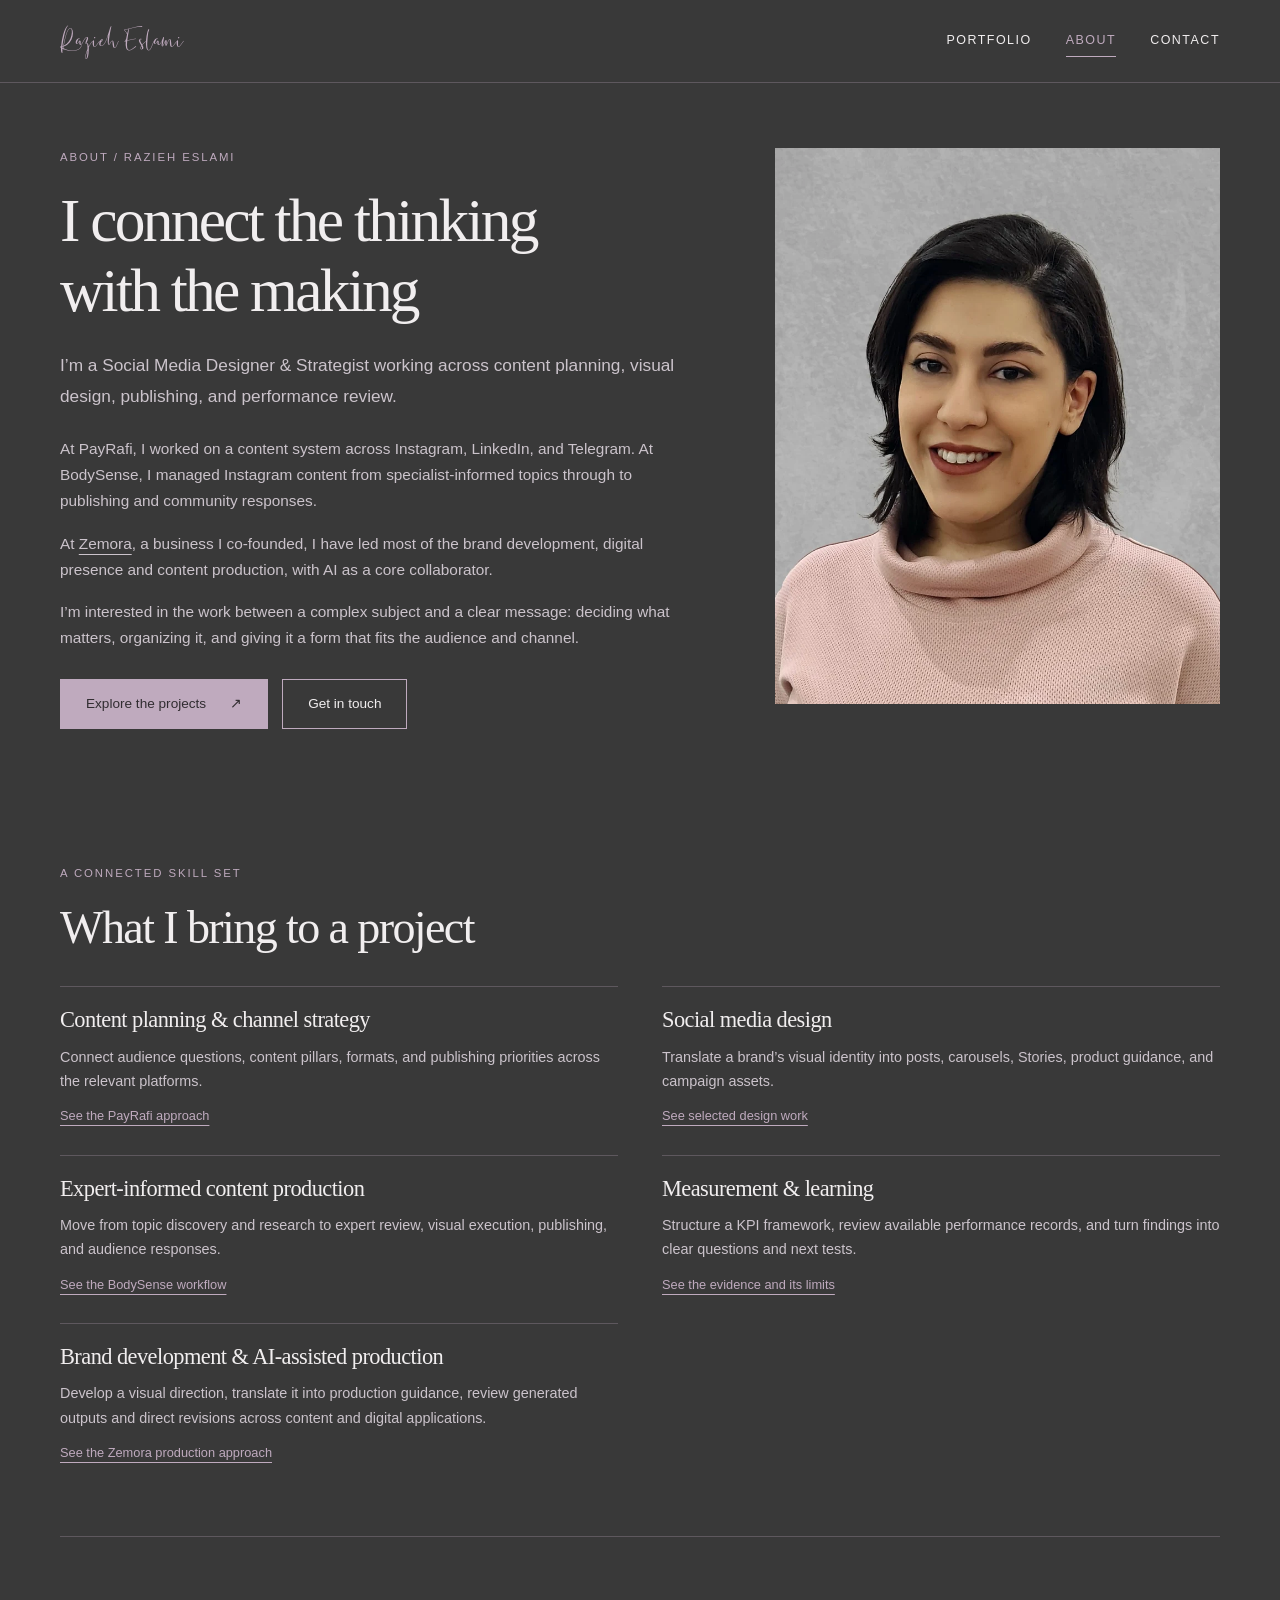
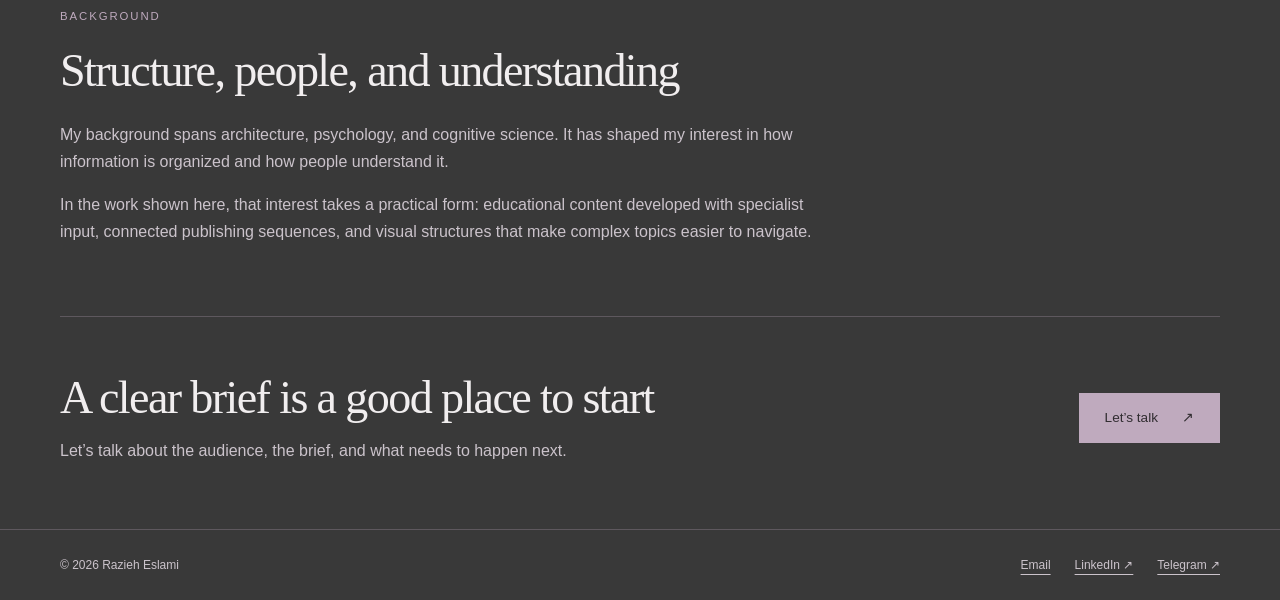
==== commit e890334f: "Publish Zemora case study and refine portfolio navigation" ====
--- a/about.html
+++ b/about.html
@@ -1,15 +1,15 @@
 <!doctype html>
 <html lang="en"><head><meta charset="utf-8"><meta name="viewport" content="width=device-width,initial-scale=1">
-<title>About | Razieh Eslami</title><meta name="description" content="Meet Razieh Eslami, a Social Media Designer &amp; Strategist with experience across fintech and wellness content.">
+<title>About | Razieh Eslami</title><meta name="description" content="Meet Razieh Eslami, a Social Media Designer &amp; Strategist working across content systems, visual design and AI-assisted brand development.">
 <meta name="theme-color" content="#393939"><link rel="icon" href="assets/favicon.svg" type="image/svg+xml">
-<link rel="stylesheet" href="styles.css"><script src="site.js" defer></script></head><body>
+<link rel="stylesheet" href="styles.css?v=20261106"><script src="site.js?v=20261106" defer></script></head><body>
 <a class="skip-link" href="#main">Skip to content</a>
 <header class="site-header"><div class="container header-inner"><a class="signature" href="index.html" aria-label="Razieh Eslami — home">Razieh Eslami</a>
 <button type="button" class="nav-toggle" aria-controls="main-nav" aria-expanded="false">Menu</button>
 <nav class="nav-links" id="main-nav" aria-label="Main navigation"><a href="index.html">Portfolio</a><a href="about.html" aria-current="page">About</a><a href="contact.html">Contact</a></nav></div></header>
 <main id="main">
-<section class="container about-hero"><div><p class="eyebrow">About / Razieh Eslami</p><h1>I connect the thinking<br>with the making</h1><p class="lede">I’m a Social Media Designer &amp; Strategist working across content planning, visual design, publishing, and performance review.</p><div class="body-copy"><p>At PayRafi, I worked on a content system across Instagram, LinkedIn, and Telegram. At BodySense, I managed Instagram content from specialist-informed topics through to publishing and community responses.</p><p>I’m interested in the work between a complex subject and a clear message: deciding what matters, organizing it, and giving it a form that fits the audience and channel.</p></div><div class="button-row"><a class="button primary" href="index.html#work">Explore the projects <span aria-hidden="true">↗</span></a><a class="button" href="contact.html">Get in touch</a></div></div><figure class="about-photo"><img src="assets/about.webp" alt="Razieh Eslami" width="1000" height="1005" fetchpriority="high"></figure></section>
-<section class="container section"><p class="eyebrow">A connected skill set</p><h2>What I bring to a project</h2><div class="capability-list"><article><h3>Content planning &amp; channel strategy</h3><p>Connect audience questions, content pillars, formats, and publishing priorities across the relevant platforms.</p><a href="payrafi.html#decisions">See the PayRafi approach</a></article><article><h3>Social media design</h3><p>Translate a brand’s visual identity into posts, carousels, Stories, product guidance, and campaign assets.</p><a href="payrafi.html#selected-work">See selected design work</a></article><article><h3>Expert-informed content production</h3><p>Move from topic discovery and research to expert review, visual execution, publishing, and audience responses.</p><a href="bodysense.html#decisions">See the BodySense workflow</a></article><article><h3>Measurement &amp; learning</h3><p>Structure a KPI framework, review available performance records, and turn findings into clear questions and next tests.</p><a href="payrafi.html#evidence">See the evidence and its limits</a></article></div></section>
+<section class="container about-hero"><div><p class="eyebrow">About / Razieh Eslami</p><h1>I connect the thinking<br>with the making</h1><p class="lede">I’m a Social Media Designer &amp; Strategist working across content planning, visual design, publishing, and performance review.</p><div class="body-copy"><p>At PayRafi, I worked on a content system across Instagram, LinkedIn, and Telegram. At BodySense, I managed Instagram content from specialist-informed topics through to publishing and community responses.</p><p>At <a href="zemora.html">Zemora</a>, a business I co-founded, I have led most of the brand development, digital presence and content production, with AI as a core collaborator.</p><p>I’m interested in the work between a complex subject and a clear message: deciding what matters, organizing it, and giving it a form that fits the audience and channel.</p></div><div class="button-row"><a class="button primary" href="index.html#work">Explore the projects <span aria-hidden="true">↗</span></a><a class="button" href="contact.html">Get in touch</a></div></div><figure class="about-photo"><img src="assets/about.webp" alt="Razieh Eslami" width="1000" height="1005" fetchpriority="high"></figure></section>
+<section class="container section"><p class="eyebrow">A connected skill set</p><h2>What I bring to a project</h2><div class="capability-list"><article><h3>Content planning &amp; channel strategy</h3><p>Connect audience questions, content pillars, formats, and publishing priorities across the relevant platforms.</p><a href="payrafi.html#decisions">See the PayRafi approach</a></article><article><h3>Social media design</h3><p>Translate a brand’s visual identity into posts, carousels, Stories, product guidance, and campaign assets.</p><a href="payrafi.html#selected-work">See selected design work</a></article><article><h3>Expert-informed content production</h3><p>Move from topic discovery and research to expert review, visual execution, publishing, and audience responses.</p><a href="bodysense.html#decisions">See the BodySense workflow</a></article><article><h3>Measurement &amp; learning</h3><p>Structure a KPI framework, review available performance records, and turn findings into clear questions and next tests.</p><a href="payrafi.html#evidence">See the evidence and its limits</a></article><article><h3>Brand development &amp; AI-assisted production</h3><p>Develop a visual direction, translate it into production guidance, review generated outputs and direct revisions across content and digital applications.</p><a href="zemora.html#zf-process">See the Zemora production approach</a></article></div></section>
 <section class="container section" style="border-top:1px solid var(--line)"><p class="eyebrow">Background</p><h2>Structure, people, and understanding</h2><div class="background-copy"><p>My background spans architecture, psychology, and cognitive science. It has shaped my interest in how information is organized and how people understand it.</p><p>In the work shown here, that interest takes a practical form: educational content developed with specialist input, connected publishing sequences, and visual structures that make complex topics easier to navigate.</p></div></section>
 <section class="container contact-band"><div><h2>A clear brief is a good place to start</h2><p>Let’s talk about the audience, the brief, and what needs to happen next.</p></div><a class="button primary" href="contact.html">Let’s talk <span aria-hidden="true">↗</span></a></section>
 </main><footer class="site-footer"><div class="container footer-inner"><p>© 2026 Razieh Eslami</p><div class="footer-links"><a href="mailto:razieeslami@gmail.com">Email</a><a href="https://www.linkedin.com/in/raazes" target="_blank" rel="noopener noreferrer">LinkedIn ↗</a><a href="https://t.me/raaz_es" target="_blank" rel="noopener noreferrer">Telegram ↗</a></div></div></footer>
--- a/styles.css
+++ b/styles.css
@@ -22,3 +22,19 @@
 .work-collection{border-top:1px solid var(--line);margin-top:36px;padding-top:30px;min-width:0}.collection-heading{display:grid;grid-template-columns:1fr 1fr;gap:30px;align-items:end;margin-bottom:24px}.collection-heading .eyebrow{margin-bottom:9px}.collection-heading h3{font-size:2rem}.collection-heading>p{font-size:.9rem}.carousel{min-width:0}.carousel-track{display:flex;gap:20px;overflow-x:auto;scroll-snap-type:x mandatory;scrollbar-width:thin;scrollbar-color:var(--accent) var(--surface);padding:6px 3px 18px}.carousel-track:focus-visible{outline:2px solid var(--accent);outline-offset:4px}.carousel-track figure{flex:0 0 calc((100% - 40px)/3);min-width:0;scroll-snap-align:start}.carousel-track .image-button{width:100%;padding:0;background:transparent}.carousel-track img{width:100%;height:auto;aspect-ratio:4/5;object-fit:contain}.carousel-track figcaption{font-size:.86rem;color:var(--text);padding:12px 0 0;line-height:1.5}.carousel-track figcaption span,.wide-figure figcaption span{display:block;font-size:.73rem;color:var(--muted);margin-top:4px}.carousel-controls{display:flex;justify-content:space-between;align-items:center;gap:20px;margin-top:10px}.carousel-controls p{font-size:.77rem}.carousel-controls>div{display:none;gap:9px}.js .carousel-controls>div{display:flex}.carousel-controls button{background:transparent;border:1px solid var(--accent);color:var(--text);min-width:46px;min-height:44px;font-size:1.2rem}.carousel-controls button:hover{background:var(--surface)}
 .reels-grid .image-button{height:auto;padding:0;background:transparent}.reels-grid img{width:100%;height:auto;max-height:none;aspect-ratio:9/16;object-fit:contain}.landscape-grid{grid-template-columns:repeat(2,minmax(0,1fr))}.landscape-grid .image-button{height:auto;padding:0}.landscape-grid img{width:100%;height:auto;max-height:none;aspect-ratio:850/476;object-fit:contain}.social-grid{grid-template-columns:repeat(2,minmax(0,1fr))}.social-grid .image-button{height:380px}.story-four{grid-template-columns:repeat(4,minmax(0,1fr))}.story-four img{height:auto;width:100%;aspect-ratio:9/16;object-fit:contain}.story-four .image-button{padding:0;background:transparent}
 @media(max-width:760px){.collection-heading{grid-template-columns:1fr;gap:12px}.collection-heading h3{font-size:1.65rem}.collection-nav{gap:8px}.collection-nav a{font-size:.74rem;padding:8px 11px}.carousel-track{gap:14px}.carousel-track figure{flex-basis:82%}.carousel-controls{align-items:start}.carousel-controls p{max-width:200px}.reels-grid{gap:23px 14px}.reels-grid .image-button,.landscape-grid .image-button{height:auto}.landscape-grid{grid-template-columns:1fr}.social-grid .image-button{height:230px}.story-four{grid-template-columns:repeat(2,minmax(0,1fr));gap:24px 14px}.story-four img{height:auto}.story-four figure:last-child{grid-column:auto;max-width:none;justify-self:stretch}.story-four figcaption{font-size:.76rem}.story-four figcaption span{font-size:.68rem}.question-list{display:grid;gap:8px}}
+
+/* Keep the work close to the introduction and align proof links across the row. */
+.hero { padding-block: clamp(32px, 4vw, 58px); }
+.hero-portrait { width: min(19vw, 235px); }
+.hero-portrait figcaption { margin-top: 12px; }
+.process-item { display: flex; flex-direction: column; align-items: flex-start; }
+.process-item .project-proof-link { margin-top: auto; padding-block: 15px 4px; }
+.case-nav a { min-height: 44px; display: inline-flex; align-items: center; }
+.lightbox-controls { flex-wrap: wrap; }
+.work-card:hover .work-title h3, .work-card:focus-visible .work-title h3 { color: var(--accent); }
+@media (max-width:760px) {
+  .hero-portrait { width: auto; }
+  .hero-portrait img { width: 62px; height: 62px; }
+  .hero-portrait figcaption { margin: 0; }
+  .hero { gap: 22px; }
+}
